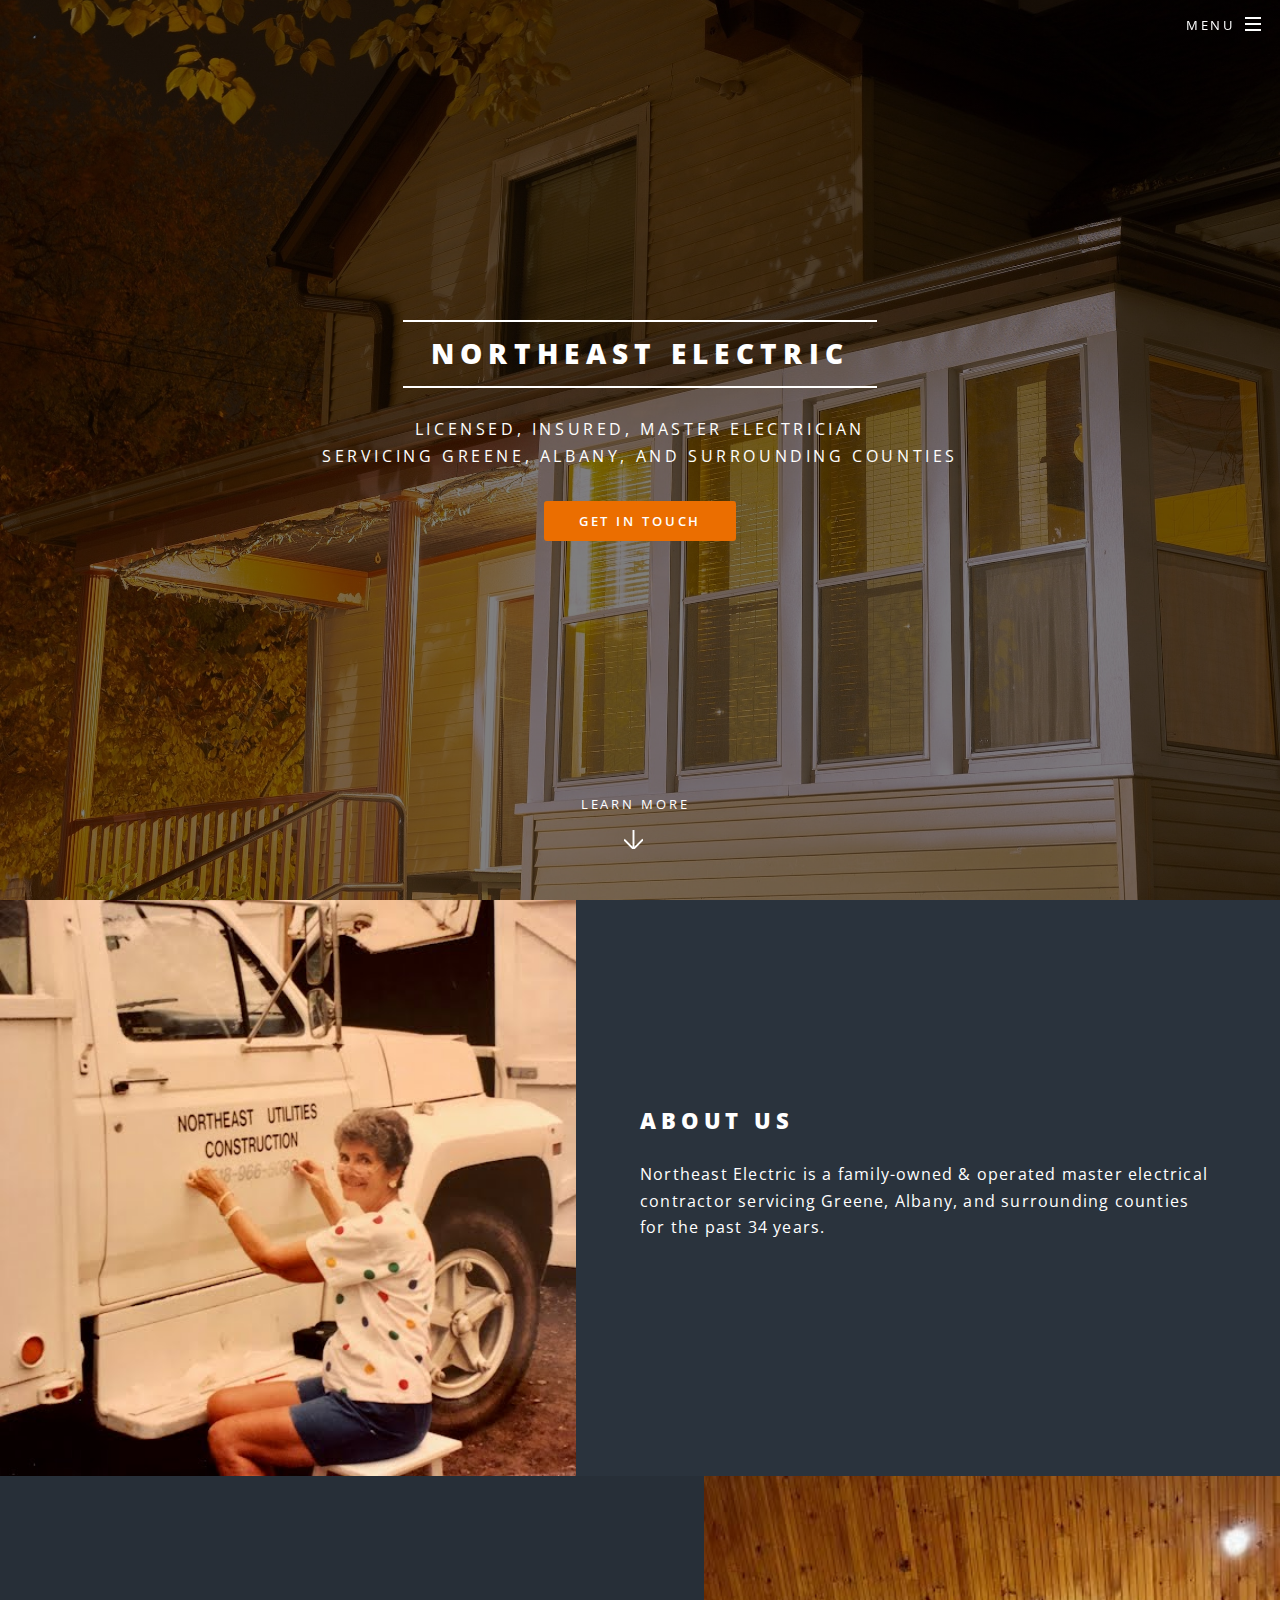
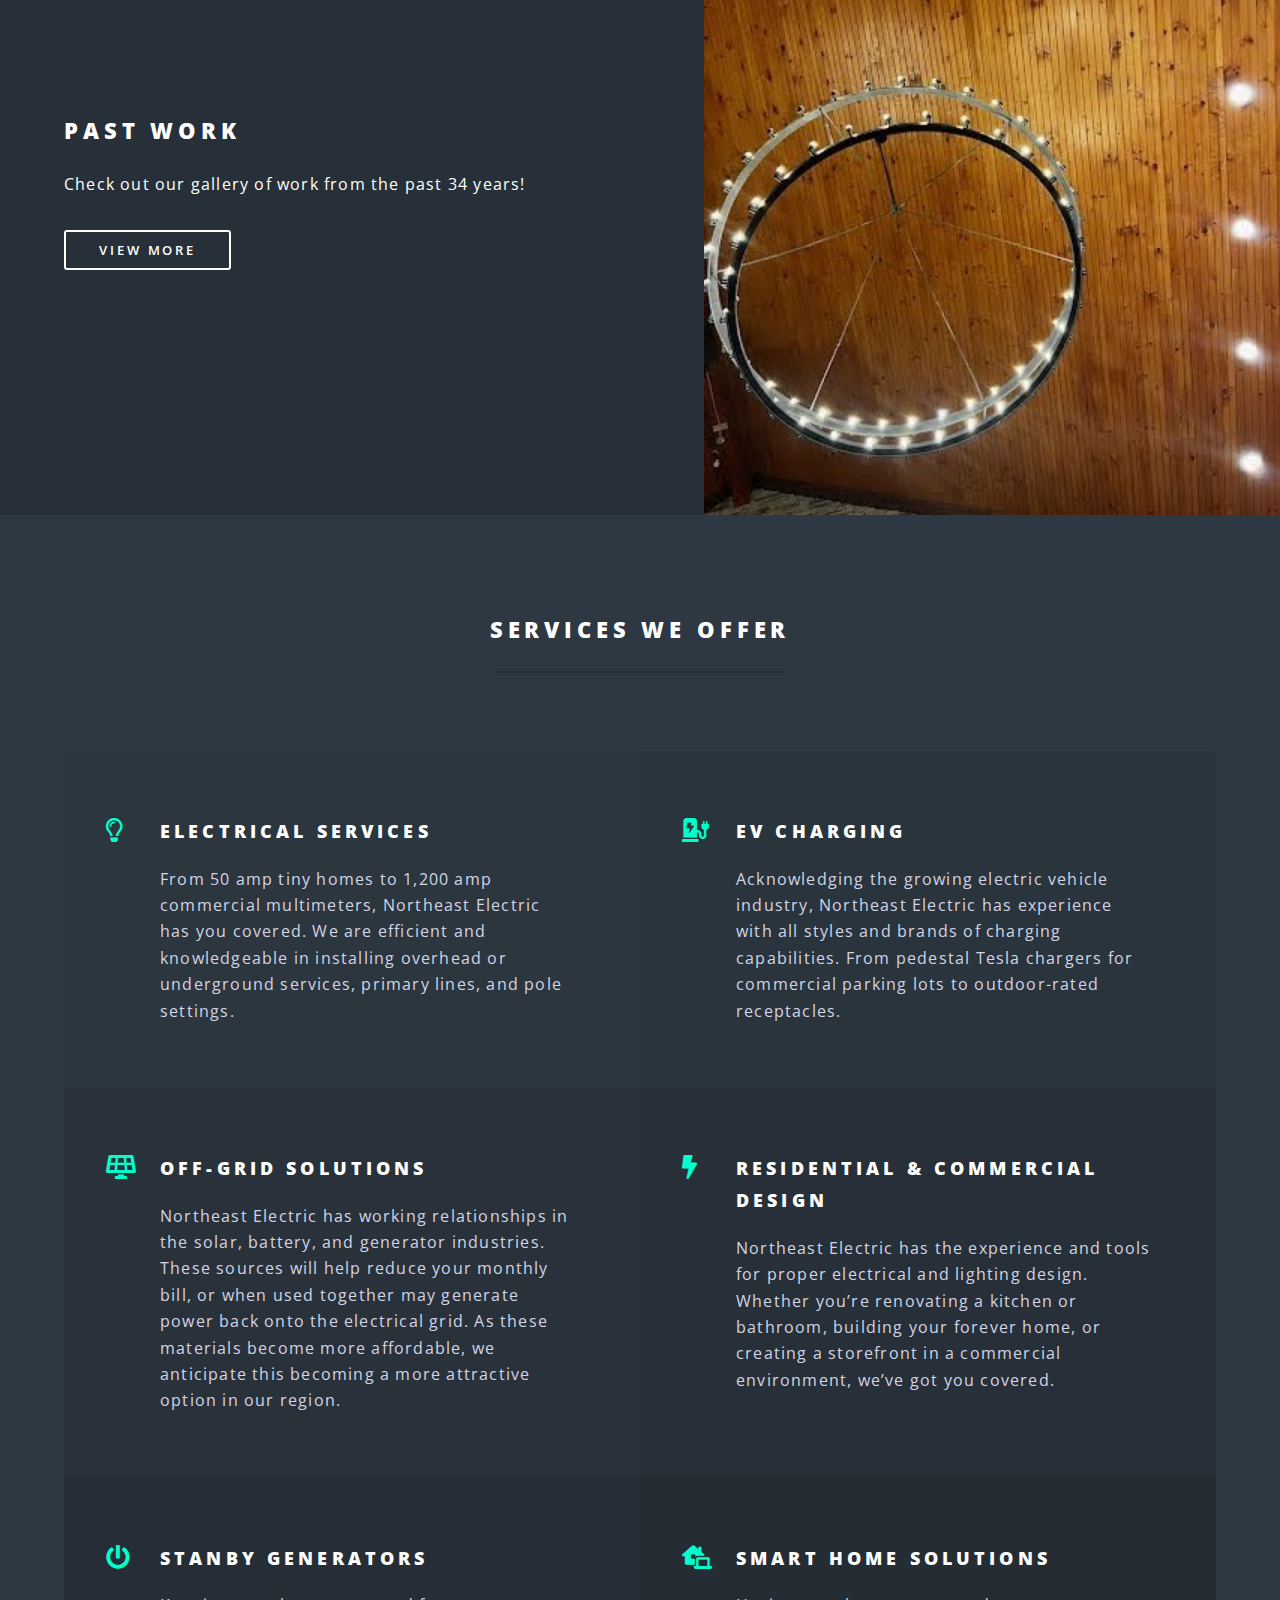
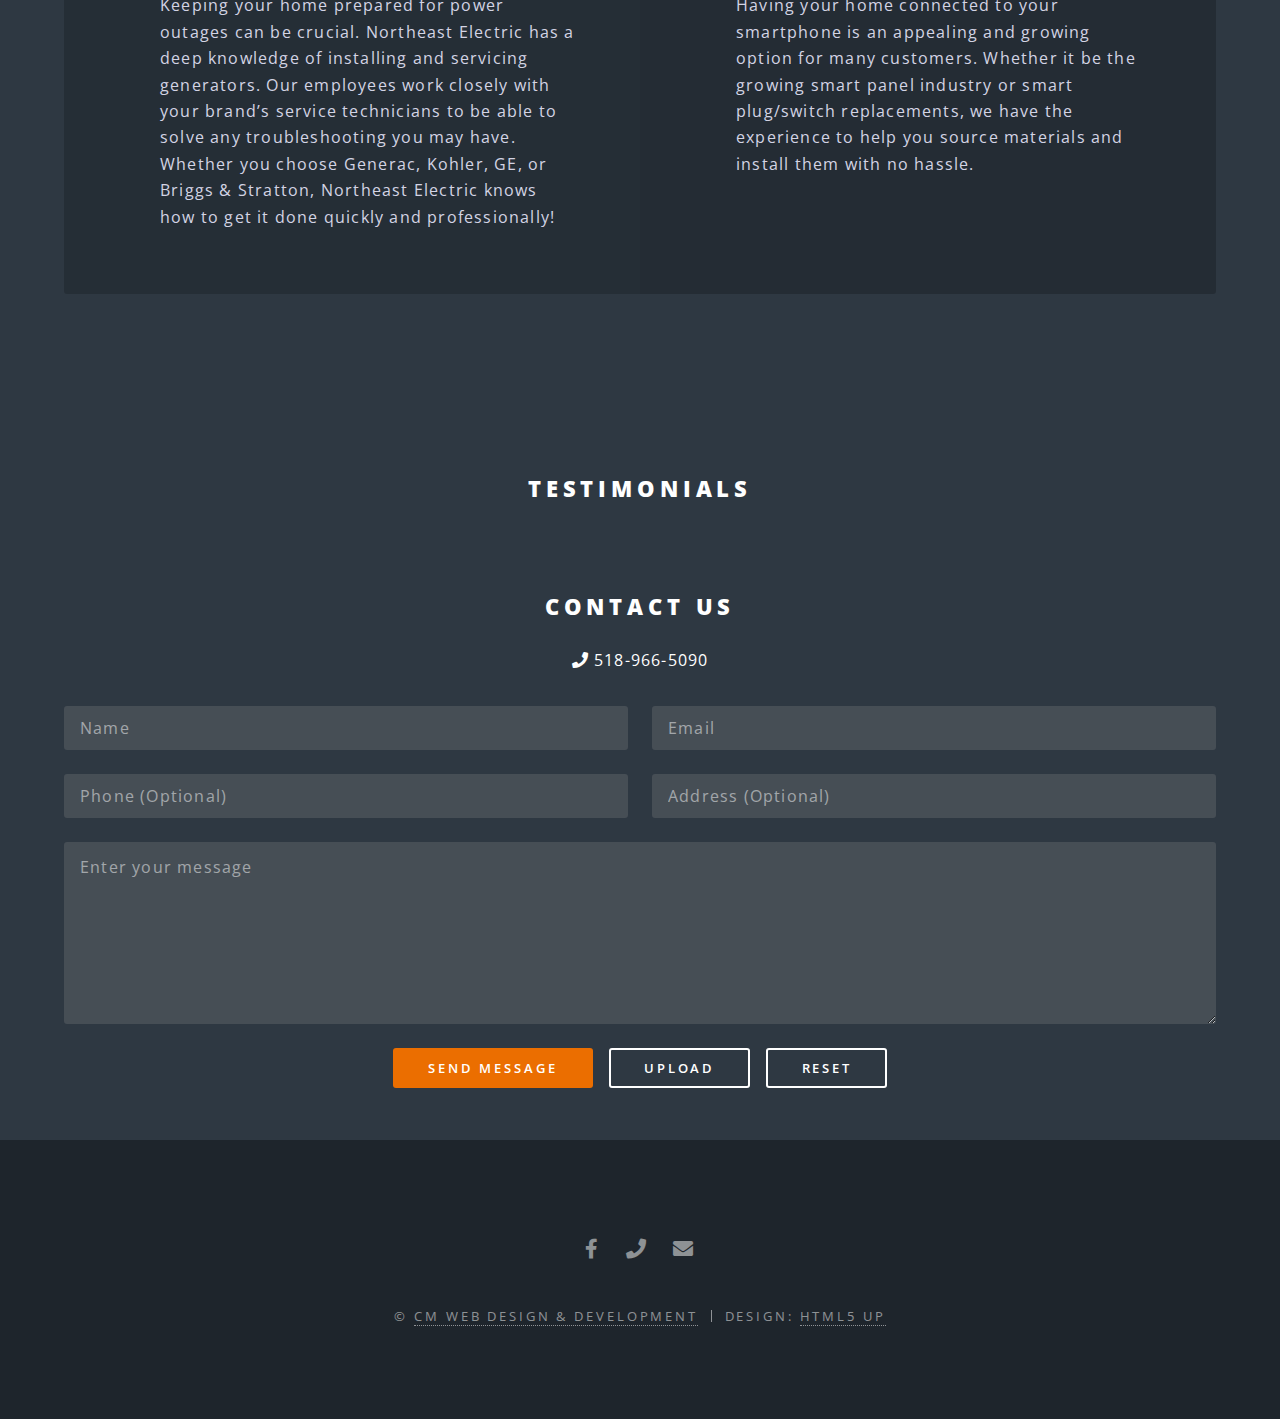
==== index.html @ d17f7d2a "uncomment & add content to services section" ====
<!DOCTYPE HTML>
<html>
	<head>
		<title>Northeast Electric</title>
		<meta charset="utf-8" />
		<meta name="viewport" content="width=device-width, initial-scale=1, user-scalable=no" />
		<link rel="stylesheet" href="assets/css/main.css" />
		<noscript><link rel="stylesheet" href="assets/css/noscript.css" /></noscript>
	</head>
	<body class="landing is-preload">

		<div id="page-wrapper">

				<header id="header" class="alt">
					<h1><a href="index.html">Northeast Electric</a></h1>
					<nav id="nav">
						<ul>
							<li class="special">
								<a href="#menu" class="menuToggle"><span>Menu</span></a>
								<div id="menu">
									<ul>
										<li><a href="index.html">Home</a></li>
										<li><a href="index.html#two">About</a></li>
										<!-- <li><a href="index.html#three">Services</a></li> -->
										<li><a href="past-work.html">Past Work</a></li>
										<li><a href="#contact">Contact Us</a></li>
									</ul>
								</div>
							</li>
						</ul>
					</nav>
				</header>

				<section id="banner">
					<div class="inner">
						<h2>Northeast Electric</h2>
						<p>Licensed, Insured, Master Electrician<br /> 
						servicing Greene, Albany, and surrounding counties</p>
						<ul class="actions special">
							<li><a href="#contact" class="button primary scrolly">Get in Touch</a></li>
						</ul>
					</div>
					<a href="#two" class="more scrolly">Learn More</a>
				</section>

				<section id="two" class="wrapper alt style2">
					<section class="spotlight">
						<div class="image"><img src="images/nee-throwback.jpg" alt="Mrs. Pavilcin puts new lettering onto a company truck circa mid-90s" /></div><div class="content">
							<h2>About Us</h2>
							<p>Northeast Electric is a family-owned & operated master electrical contractor servicing Greene, Albany, and surrounding counties for the past 34 years.</p>
							<ul class="actions">
								<!-- <li><a href="#" class="button">Learn more</a></li> -->
							</ul>
						</div>
					</section>
					<section class="spotlight">
						<div class="image"><img src="images/nee-pw1.jpg" alt="Worm's Eye view of a newly installed chandilier" /></div><div class="content">
							<h2>Past Work</h2>
							<p>Check out our gallery of work from the past 34 years!</p>
								<ul class="actions">
									<li><a href="past-work.html" class="button">View More</a></li>
								</ul>
						</div>
					</section>
				</section>

			<section id="three" class="wrapper style3 special">
					<div class="inner">
						<header class="major">
							<h2>Services we offer</h2>
							<!-- <p>We offer a wide range of services from residential & commercial electrical design to car chargers <br />
								and off-grid solutions. <a href="#contact">Get in touch</a> with us today to find out how we can help you!</p> -->
						</header>
						<ul class="features">
							<li class="icon fa-lightbulb">
								<h3>Electrical Services</h3>
								<p>From 50 amp tiny homes to 1,200 amp commercial multimeters, Northeast Electric has you covered. We are efficient and knowledgeable in installing overhead or underground services, primary lines, and pole settings.</p>
							</li>
							<li class="icon solid fa-charging-station">
								<h3>EV Charging</h3>
								<p>Acknowledging the growing electric vehicle industry, Northeast Electric has experience with all styles and brands of charging capabilities. From pedestal Tesla chargers for commercial parking lots to outdoor-rated receptacles.</p>
							</li>
							<li class="icon solid fa-solar-panel">
								<h3>Off-Grid Solutions</h3>
								<p>Northeast Electric has working relationships in the solar, battery, and generator industries. These sources will help reduce your monthly bill, or when used together may generate power back onto the electrical grid. As these materials become more affordable, we anticipate this becoming a more attractive option in our region.</p>
							</li>
							<li class="icon solid fa-bolt">
								<h3>Residential & Commercial Design</h3>
								<p>Northeast Electric has the experience and tools for proper electrical and lighting design. Whether you’re renovating a kitchen or bathroom, building your forever home, or creating a storefront in a commercial environment, we’ve got you covered.</p>
							</li>
							<li class="icon solid fa-power-off">
								<h3>Stanby Generators</h3>
								<p>Keeping your home prepared for power outages can be crucial. Northeast Electric has a deep knowledge of installing and servicing generators. Our employees work closely with your brand’s service technicians to be able to solve any troubleshooting you may have. Whether you choose Generac, Kohler, GE, or Briggs & Stratton, Northeast Electric knows how to get it done quickly and professionally!</p>
							</li>								
							<li class="icon solid fa-laptop-house">
								<h3>Smart Home Solutions</h3>
								<p>Having your home connected to your smartphone is an appealing and growing option for many customers. Whether it be the growing smart panel industry or smart plug/switch replacements, we have the experience to help you source materials and install them with no hassle.</p>
							</li>
						</ul>
					</div>
				</section>

				<div id="testimonials">
					<h2>Testimonials</h2>
					<div class='sk-ww-google-reviews' data-embed-id='103696'></div>		
				</div>

				<section id="contact">
					<h2>Contact Us</h2>
					<p>
						<a href="tel:5189665090" class="icon solid fa-phone"> 518-966-5090</a>
					</p>
					<form method="post" action="https://formsubmit.co/general@northeastelectric.co" enctype="multipart/form-data">
						<div class="row gtr-uniform">
							<input type="hidden" name="_subject" value="New submission!">
							<input type="hidden" name="_cc" value="will@northeastelectric.co">
							<div class="col-6 col-12-xsmall">
								<input type="text" name="Name" id="name" value="" placeholder="Name" />
							</div>
							<div class="col-6 col-12-xsmall">
								<input type="email" name="Email" id="email" value="" placeholder="Email" />
							</div>
							<div class="col-6 col-12-xsmall">
								<input type="tel" name="Phone" id="phone" value="" placeholder="Phone (Optional)" />
							</div>
							<div class="col-6 col-12-xsmall">
								<input type="text" name="Address" id="address" value="" placeholder="Address (Optional)" />
							</div>
							<div class="col-12">
								<textarea name="Message" id="message" placeholder="Enter your message" rows="6"></textarea>
							</div>
							<div class="col-12">
								<ul class="actions">
									<li><input type="submit" value="Send Message" class="primary" /></li>
									<li>
										<label for="file" class="file">
										<input type="file" name="attachment" id="file" accept="image/png, image/jpeg" value="Attach File" class="inputfile">
									Upload</label>
									</li>
									<li><input type="reset" value="Reset" /></li>
								</ul>
							</div>
						</div>
					</form>
				</section>

				<footer id="footer">
					<ul class="icons">
						<li><a href="https://www.facebook.com/NEEpavlicin" class="icon brands fa-facebook-f"><span class="label">Facebook</span></a></li>
						<li><a href="tel:5189665090" class="icon solid fa-phone"><span class="label">Phone</span></a></li>
						<li><a href="mailto:general@northeastelectric.co" class="icon solid fa-envelope"><span class="label">Email</span></a></li>
					</ul>
					<ul class="copyright">
						<li>&copy; <a href="https://colemodelo.com">CM Web Design & Development</a></li><li>Design: <a href="http://html5up.net">HTML5 UP</a></li>
					</ul>
				</footer>

			</div>
		<script src='https://widgets.sociablekit.com/google-reviews/widget.js' async defer></script>
		<script src="assets/js/jquery.min.js"></script>
		<script src="assets/js/jquery.scrollex.min.js"></script>
		<script src="assets/js/jquery.scrolly.min.js"></script>
		<script src="assets/js/browser.min.js"></script>
		<script src="assets/js/breakpoints.min.js"></script>
		<script src="assets/js/util.js"></script>
		<script src="assets/js/main.js"></script>

	</body>
</html>
---- assets/css/main.css ----
@import url(fontawesome-all.min.css);
@import url("https://fonts.googleapis.com/css?family=Open+Sans:400,400italic,600,600italic,800,800italic");

/*
	Spectral by HTML5 UP
	html5up.net | @ajlkn
	Free for personal and commercial use under the CCA 3.0 license (html5up.net/license)
*/

html, body, div, span, applet, object,
iframe, h1, h2, h3, h4, h5, h6, p, blockquote,
pre, a, abbr, acronym, address, big, cite,
code, del, dfn, em, img, ins, kbd, q, s, samp,
small, strike, strong, sub, sup, tt, var, b,
u, i, center, dl, dt, dd, ol, ul, li, fieldset,
form, label, legend, table, caption, tbody,
tfoot, thead, tr, th, td, article, aside,
canvas, details, embed, figure, figcaption,
footer, header, hgroup, menu, nav, output, ruby,
section, summary, time, mark, audio, video {
	margin: 0;
	padding: 0;
	border: 0;
	font-size: 100%;
	font: inherit;
	vertical-align: baseline;}

article, aside, details, figcaption, figure,
footer, header, hgroup, menu, nav, section {
	display: block;}

body {
	line-height: 1;
}

ol, ul {
	list-style: none;
}

blockquote, q {
	quotes: none;
}

	blockquote:before, blockquote:after, q:before, q:after {
		content: '';
		content: none;
	}

table {
	border-collapse: collapse;
	border-spacing: 0;
}

body {
	-webkit-text-size-adjust: none;
}

mark {
	background-color: transparent;
	color: inherit;
}

input::-moz-focus-inner {
	border: 0;
	padding: 0;
}

input, select, textarea {
	-moz-appearance: none;
	-webkit-appearance: none;
	-ms-appearance: none;
	appearance: none;
}

/* Basic */

	@-ms-viewport {
		width: device-width;
	}

	html {
		box-sizing: border-box;
	}

	*, *:before, *:after {
		box-sizing: inherit;
	}

	body {
		background: #2e3842;
	}

		body.is-preload *, body.is-preload *:before, body.is-preload *:after {
			-moz-animation: none !important;
			-webkit-animation: none !important;
			-ms-animation: none !important;
			animation: none !important;
			-moz-transition: none !important;
			-webkit-transition: none !important;
			-ms-transition: none !important;
			transition: none !important;
		}

	body, input, select, textarea {
		color: #fff;
		font-family: "Open Sans", Helvetica, sans-serif;
		font-size: 15pt;
		font-weight: 400;
		letter-spacing: 0.075em;
		line-height: 1.65em;
	}

		@media screen and (max-width: 1680px) {

			body, input, select, textarea {
				font-size: 13pt;
			}

		}

		@media screen and (max-width: 1280px) {

			body, input, select, textarea {
				font-size: 12pt;
			}

		}

		@media screen and (max-width: 736px) {

			body, input, select, textarea {
				font-size: 11pt;
				letter-spacing: 0.0375em;
			}

		}

	a {
		-moz-transition: color 0.2s ease, border-bottom-color 0.2s ease;
		-webkit-transition: color 0.2s ease, border-bottom-color 0.2s ease;
		-ms-transition: color 0.2s ease, border-bottom-color 0.2s ease;
		transition: color 0.2s ease, border-bottom-color 0.2s ease;
		border-bottom: dotted 1px;
		color: inherit;
		text-decoration: none;
	}

		a:hover {
			border-bottom-color: transparent;
		}

	strong, b {
		color: #fff;
		font-weight: 600;
	}

	em, i {
		font-style: italic;
	}

	p {
		margin: 0 0 2em 0;
	}

	h1, h2, h3, h4, h5, h6 {
		color: #fff;
		font-weight: 800;
		letter-spacing: 0.225em;
		line-height: 1em;
		margin: 0 0 1em 0;
		text-transform: uppercase;
	}

		h1 a, h2 a, h3 a, h4 a, h5 a, h6 a {
			color: inherit;
			text-decoration: none;
		}

	h2 {
		font-size: 1.35em;
		line-height: 1.75em;
	}

		@media screen and (max-width: 736px) {

			h2 {
				font-size: 1.1em;
				line-height: 1.65em;
			}

		}

	h3 {
		font-size: 1.15em;
		line-height: 1.75em;
	}

		@media screen and (max-width: 736px) {

			h3 {
				font-size: 1em;
				line-height: 1.65em;
			}

		}

	h4 {
		font-size: 1em;
		line-height: 1.5em;
	}

	h5 {
		font-size: 0.8em;
		line-height: 1.5em;
	}

	h6 {
		font-size: 0.7em;
		line-height: 1.5em;
	}

	sub {
		font-size: 0.8em;
		position: relative;
		top: 0.5em;
	}

	sup {
		font-size: 0.8em;
		position: relative;
		top: -0.5em;
	}

	hr {
		border: 0;
		border-bottom: solid 2px #fff;
		margin: 3em 0;
	}

		hr.major {
			margin: 4.5em 0;
		}

	blockquote {
		border-left: solid 4px #fff;
		font-style: italic;
		margin: 0 0 2em 0;
		padding: 0.5em 0 0.5em 2em;
	}

	code {
		background: rgba(144, 144, 144, 0.25);
		border-radius: 3px;
		font-family: "Courier New", monospace;
		font-size: 0.9em;
		letter-spacing: 0;
		margin: 0 0.25em;
		padding: 0.25em 0.65em;
	}

	pre {
		-webkit-overflow-scrolling: touch;
		font-family: "Courier New", monospace;
		font-size: 0.9em;
		margin: 0 0 2em 0;
	}

		pre code {
			display: block;
			line-height: 1.75em;
			padding: 1em 1.5em;
			overflow-x: auto;
		}

	.align-left {
		text-align: left;
	}

	.align-center {
		text-align: center;
	}

	.align-right {
		text-align: right;
	}

/* Row */

	.row {
		display: flex;
		flex-wrap: wrap;
		box-sizing: border-box;
		align-items: stretch;
	}

		.row > * {
			box-sizing: border-box;
		}

		.row.gtr-uniform > * > :last-child {
			margin-bottom: 0;
		}

		.row.aln-left {
			justify-content: flex-start;
		}

		.row.aln-center {
			justify-content: center;
		}

		.row.aln-right {
			justify-content: flex-end;
		}

		.row.aln-top {
			align-items: flex-start;
		}

		.row.aln-middle {
			align-items: center;
		}

		.row.aln-bottom {
			align-items: flex-end;
		}

		.row > .imp {
			order: -1;
		}

		.row > .col-1 {
			width: 8.33333%;
		}

		.row > .off-1 {
			margin-left: 8.33333%;
		}

		.row > .col-2 {
			width: 16.66667%;
		}

		.row > .off-2 {
			margin-left: 16.66667%;
		}

		.row > .col-3 {
			width: 25%;
		}

		.row > .off-3 {
			margin-left: 25%;
		}

		.row > .col-4 {
			width: 33.33333%;
		}

		.row > .off-4 {
			margin-left: 33.33333%;
		}

		.row > .col-5 {
			width: 41.66667%;
		}

		.row > .off-5 {
			margin-left: 41.66667%;
		}

		.row > .col-6 {
			width: 50%;
		}

		.row > .off-6 {
			margin-left: 50%;
		}

		.row > .col-7 {
			width: 58.33333%;
		}

		.row > .off-7 {
			margin-left: 58.33333%;
		}

		.row > .col-8 {
			width: 66.66667%;
		}

		.row > .off-8 {
			margin-left: 66.66667%;
		}

		.row > .col-9 {
			width: 75%;
		}

		.row > .off-9 {
			margin-left: 75%;
		}

		.row > .col-10 {
			width: 83.33333%;
		}

		.row > .off-10 {
			margin-left: 83.33333%;
		}

		.row > .col-11 {
			width: 91.66667%;
		}

		.row > .off-11 {
			margin-left: 91.66667%;
		}

		.row > .col-12 {
			width: 100%;
		}

		.row > .off-12 {
			margin-left: 100%;
		}

		.row.gtr-0 {
			margin-top: 0;
			margin-left: 0em;
		}

			.row.gtr-0 > * {
				padding: 0 0 0 0em;
			}

			.row.gtr-0.gtr-uniform {
				margin-top: 0em;
			}

				.row.gtr-0.gtr-uniform > * {
					padding-top: 0em;
				}

		.row.gtr-25 {
			margin-top: 0;
			margin-left: -0.375em;
		}

			.row.gtr-25 > * {
				padding: 0 0 0 0.375em;
			}

			.row.gtr-25.gtr-uniform {
				margin-top: -0.375em;
			}

				.row.gtr-25.gtr-uniform > * {
					padding-top: 0.375em;
				}

		.row.gtr-50 {
			margin-top: 0;
			margin-left: -0.75em;
		}

			.row.gtr-50 > * {
				padding: 0 0 0 0.75em;
			}

			.row.gtr-50.gtr-uniform {
				margin-top: -0.75em;
			}

				.row.gtr-50.gtr-uniform > * {
					padding-top: 0.75em;
				}

		.row {
			margin-top: 0;
			margin-left: -1.5em;
		}

			.row > * {
				padding: 0 0 0 1.5em;
			}

			.row.gtr-uniform {
				margin-top: -1.5em;
			}

				.row.gtr-uniform > * {
					padding-top: 1.5em;
				}

		.row.gtr-150 {
			margin-top: 0;
			margin-left: -2.25em;
		}

			.row.gtr-150 > * {
				padding: 0 0 0 2.25em;
			}

			.row.gtr-150.gtr-uniform {
				margin-top: -2.25em;
			}

				.row.gtr-150.gtr-uniform > * {
					padding-top: 2.25em;
				}

		.row.gtr-200 {
			margin-top: 0;
			margin-left: -3em;
		}

			.row.gtr-200 > * {
				padding: 0 0 0 3em;
			}

			.row.gtr-200.gtr-uniform {
				margin-top: -3em;
			}

				.row.gtr-200.gtr-uniform > * {
					padding-top: 3em;
				}

		@media screen and (max-width: 1680px) {

			.row {
				display: flex;
				flex-wrap: wrap;
				box-sizing: border-box;
				align-items: stretch;
			}

				.row > * {
					box-sizing: border-box;
				}

				.row.gtr-uniform > * > :last-child {
					margin-bottom: 0;
				}

				.row.aln-left {
					justify-content: flex-start;
				}

				.row.aln-center {
					justify-content: center;
				}

				.row.aln-right {
					justify-content: flex-end;
				}

				.row.aln-top {
					align-items: flex-start;
				}

				.row.aln-middle {
					align-items: center;
				}

				.row.aln-bottom {
					align-items: flex-end;
				}

				.row > .imp-xlarge {
					order: -1;
				}

				.row > .col-1-xlarge {
					width: 8.33333%;
				}

				.row > .off-1-xlarge {
					margin-left: 8.33333%;
				}

				.row > .col-2-xlarge {
					width: 16.66667%;
				}

				.row > .off-2-xlarge {
					margin-left: 16.66667%;
				}

				.row > .col-3-xlarge {
					width: 25%;
				}

				.row > .off-3-xlarge {
					margin-left: 25%;
				}

				.row > .col-4-xlarge {
					width: 33.33333%;
				}

				.row > .off-4-xlarge {
					margin-left: 33.33333%;
				}

				.row > .col-5-xlarge {
					width: 41.66667%;
				}

				.row > .off-5-xlarge {
					margin-left: 41.66667%;
				}

				.row > .col-6-xlarge {
					width: 50%;
				}

				.row > .off-6-xlarge {
					margin-left: 50%;
				}

				.row > .col-7-xlarge {
					width: 58.33333%;
				}

				.row > .off-7-xlarge {
					margin-left: 58.33333%;
				}

				.row > .col-8-xlarge {
					width: 66.66667%;
				}

				.row > .off-8-xlarge {
					margin-left: 66.66667%;
				}

				.row > .col-9-xlarge {
					width: 75%;
				}

				.row > .off-9-xlarge {
					margin-left: 75%;
				}

				.row > .col-10-xlarge {
					width: 83.33333%;
				}

				.row > .off-10-xlarge {
					margin-left: 83.33333%;
				}

				.row > .col-11-xlarge {
					width: 91.66667%;
				}

				.row > .off-11-xlarge {
					margin-left: 91.66667%;
				}

				.row > .col-12-xlarge {
					width: 100%;
				}

				.row > .off-12-xlarge {
					margin-left: 100%;
				}

				.row.gtr-0 {
					margin-top: 0;
					margin-left: 0em;
				}

					.row.gtr-0 > * {
						padding: 0 0 0 0em;
					}

					.row.gtr-0.gtr-uniform {
						margin-top: 0em;
					}

						.row.gtr-0.gtr-uniform > * {
							padding-top: 0em;
						}

				.row.gtr-25 {
					margin-top: 0;
					margin-left: -0.375em;
				}

					.row.gtr-25 > * {
						padding: 0 0 0 0.375em;
					}

					.row.gtr-25.gtr-uniform {
						margin-top: -0.375em;
					}

						.row.gtr-25.gtr-uniform > * {
							padding-top: 0.375em;
						}

				.row.gtr-50 {
					margin-top: 0;
					margin-left: -0.75em;
				}

					.row.gtr-50 > * {
						padding: 0 0 0 0.75em;
					}

					.row.gtr-50.gtr-uniform {
						margin-top: -0.75em;
					}

						.row.gtr-50.gtr-uniform > * {
							padding-top: 0.75em;
						}

				.row {
					margin-top: 0;
					margin-left: -1.5em;
				}

					.row > * {
						padding: 0 0 0 1.5em;
					}

					.row.gtr-uniform {
						margin-top: -1.5em;
					}

						.row.gtr-uniform > * {
							padding-top: 1.5em;
						}

				.row.gtr-150 {
					margin-top: 0;
					margin-left: -2.25em;
				}

					.row.gtr-150 > * {
						padding: 0 0 0 2.25em;
					}

					.row.gtr-150.gtr-uniform {
						margin-top: -2.25em;
					}

						.row.gtr-150.gtr-uniform > * {
							padding-top: 2.25em;
						}

				.row.gtr-200 {
					margin-top: 0;
					margin-left: -3em;
				}

					.row.gtr-200 > * {
						padding: 0 0 0 3em;
					}

					.row.gtr-200.gtr-uniform {
						margin-top: -3em;
					}

						.row.gtr-200.gtr-uniform > * {
							padding-top: 3em;
						}

		}

		@media screen and (max-width: 1280px) {

			.row {
				display: flex;
				flex-wrap: wrap;
				box-sizing: border-box;
				align-items: stretch;
			}

				.row > * {
					box-sizing: border-box;
				}

				.row.gtr-uniform > * > :last-child {
					margin-bottom: 0;
				}

				.row.aln-left {
					justify-content: flex-start;
				}

				.row.aln-center {
					justify-content: center;
				}

				.row.aln-right {
					justify-content: flex-end;
				}

				.row.aln-top {
					align-items: flex-start;
				}

				.row.aln-middle {
					align-items: center;
				}

				.row.aln-bottom {
					align-items: flex-end;
				}

				.row > .imp-large {
					order: -1;
				}

				.row > .col-1-large {
					width: 8.33333%;
				}

				.row > .off-1-large {
					margin-left: 8.33333%;
				}

				.row > .col-2-large {
					width: 16.66667%;
				}

				.row > .off-2-large {
					margin-left: 16.66667%;
				}

				.row > .col-3-large {
					width: 25%;
				}

				.row > .off-3-large {
					margin-left: 25%;
				}

				.row > .col-4-large {
					width: 33.33333%;
				}

				.row > .off-4-large {
					margin-left: 33.33333%;
				}

				.row > .col-5-large {
					width: 41.66667%;
				}

				.row > .off-5-large {
					margin-left: 41.66667%;
				}

				.row > .col-6-large {
					width: 50%;
				}

				.row > .off-6-large {
					margin-left: 50%;
				}

				.row > .col-7-large {
					width: 58.33333%;
				}

				.row > .off-7-large {
					margin-left: 58.33333%;
				}

				.row > .col-8-large {
					width: 66.66667%;
				}

				.row > .off-8-large {
					margin-left: 66.66667%;
				}

				.row > .col-9-large {
					width: 75%;
				}

				.row > .off-9-large {
					margin-left: 75%;
				}

				.row > .col-10-large {
					width: 83.33333%;
				}

				.row > .off-10-large {
					margin-left: 83.33333%;
				}

				.row > .col-11-large {
					width: 91.66667%;
				}

				.row > .off-11-large {
					margin-left: 91.66667%;
				}

				.row > .col-12-large {
					width: 100%;
				}

				.row > .off-12-large {
					margin-left: 100%;
				}

				.row.gtr-0 {
					margin-top: 0;
					margin-left: 0em;
				}

					.row.gtr-0 > * {
						padding: 0 0 0 0em;
					}

					.row.gtr-0.gtr-uniform {
						margin-top: 0em;
					}

						.row.gtr-0.gtr-uniform > * {
							padding-top: 0em;
						}

				.row.gtr-25 {
					margin-top: 0;
					margin-left: -0.375em;
				}

					.row.gtr-25 > * {
						padding: 0 0 0 0.375em;
					}

					.row.gtr-25.gtr-uniform {
						margin-top: -0.375em;
					}

						.row.gtr-25.gtr-uniform > * {
							padding-top: 0.375em;
						}

				.row.gtr-50 {
					margin-top: 0;
					margin-left: -0.75em;
				}

					.row.gtr-50 > * {
						padding: 0 0 0 0.75em;
					}

					.row.gtr-50.gtr-uniform {
						margin-top: -0.75em;
					}

						.row.gtr-50.gtr-uniform > * {
							padding-top: 0.75em;
						}

				.row {
					margin-top: 0;
					margin-left: -1.5em;
				}

					.row > * {
						padding: 0 0 0 1.5em;
					}

					.row.gtr-uniform {
						margin-top: -1.5em;
					}

						.row.gtr-uniform > * {
							padding-top: 1.5em;
						}

				.row.gtr-150 {
					margin-top: 0;
					margin-left: -2.25em;
				}

					.row.gtr-150 > * {
						padding: 0 0 0 2.25em;
					}

					.row.gtr-150.gtr-uniform {
						margin-top: -2.25em;
					}

						.row.gtr-150.gtr-uniform > * {
							padding-top: 2.25em;
						}

				.row.gtr-200 {
					margin-top: 0;
					margin-left: -3em;
				}

					.row.gtr-200 > * {
						padding: 0 0 0 3em;
					}

					.row.gtr-200.gtr-uniform {
						margin-top: -3em;
					}

						.row.gtr-200.gtr-uniform > * {
							padding-top: 3em;
						}

		}

		@media screen and (max-width: 980px) {

			.row {
				display: flex;
				flex-wrap: wrap;
				box-sizing: border-box;
				align-items: stretch;
			}

				.row > * {
					box-sizing: border-box;
				}

				.row.gtr-uniform > * > :last-child {
					margin-bottom: 0;
				}

				.row.aln-left {
					justify-content: flex-start;
				}

				.row.aln-center {
					justify-content: center;
				}

				.row.aln-right {
					justify-content: flex-end;
				}

				.row.aln-top {
					align-items: flex-start;
				}

				.row.aln-middle {
					align-items: center;
				}

				.row.aln-bottom {
					align-items: flex-end;
				}

				.row > .imp-medium {
					order: -1;
				}

				.row > .col-1-medium {
					width: 8.33333%;
				}

				.row > .off-1-medium {
					margin-left: 8.33333%;
				}

				.row > .col-2-medium {
					width: 16.66667%;
				}

				.row > .off-2-medium {
					margin-left: 16.66667%;
				}

				.row > .col-3-medium {
					width: 25%;
				}

				.row > .off-3-medium {
					margin-left: 25%;
				}

				.row > .col-4-medium {
					width: 33.33333%;
				}

				.row > .off-4-medium {
					margin-left: 33.33333%;
				}

				.row > .col-5-medium {
					width: 41.66667%;
				}

				.row > .off-5-medium {
					margin-left: 41.66667%;
				}

				.row > .col-6-medium {
					width: 50%;
				}

				.row > .off-6-medium {
					margin-left: 50%;
				}

				.row > .col-7-medium {
					width: 58.33333%;
				}

				.row > .off-7-medium {
					margin-left: 58.33333%;
				}

				.row > .col-8-medium {
					width: 66.66667%;
				}

				.row > .off-8-medium {
					margin-left: 66.66667%;
				}

				.row > .col-9-medium {
					width: 75%;
				}

				.row > .off-9-medium {
					margin-left: 75%;
				}

				.row > .col-10-medium {
					width: 83.33333%;
				}

				.row > .off-10-medium {
					margin-left: 83.33333%;
				}

				.row > .col-11-medium {
					width: 91.66667%;
				}

				.row > .off-11-medium {
					margin-left: 91.66667%;
				}

				.row > .col-12-medium {
					width: 100%;
				}

				.row > .off-12-medium {
					margin-left: 100%;
				}

				.row.gtr-0 {
					margin-top: 0;
					margin-left: 0em;
				}

					.row.gtr-0 > * {
						padding: 0 0 0 0em;
					}

					.row.gtr-0.gtr-uniform {
						margin-top: 0em;
					}

						.row.gtr-0.gtr-uniform > * {
							padding-top: 0em;
						}

				.row.gtr-25 {
					margin-top: 0;
					margin-left: -0.375em;
				}

					.row.gtr-25 > * {
						padding: 0 0 0 0.375em;
					}

					.row.gtr-25.gtr-uniform {
						margin-top: -0.375em;
					}

						.row.gtr-25.gtr-uniform > * {
							padding-top: 0.375em;
						}

				.row.gtr-50 {
					margin-top: 0;
					margin-left: -0.75em;
				}

					.row.gtr-50 > * {
						padding: 0 0 0 0.75em;
					}

					.row.gtr-50.gtr-uniform {
						margin-top: -0.75em;
					}

						.row.gtr-50.gtr-uniform > * {
							padding-top: 0.75em;
						}

				.row {
					margin-top: 0;
					margin-left: -1.5em;
				}

					.row > * {
						padding: 0 0 0 1.5em;
					}

					.row.gtr-uniform {
						margin-top: -1.5em;
					}

						.row.gtr-uniform > * {
							padding-top: 1.5em;
						}

				.row.gtr-150 {
					margin-top: 0;
					margin-left: -2.25em;
				}

					.row.gtr-150 > * {
						padding: 0 0 0 2.25em;
					}

					.row.gtr-150.gtr-uniform {
						margin-top: -2.25em;
					}

						.row.gtr-150.gtr-uniform > * {
							padding-top: 2.25em;
						}

				.row.gtr-200 {
					margin-top: 0;
					margin-left: -3em;
				}

					.row.gtr-200 > * {
						padding: 0 0 0 3em;
					}

					.row.gtr-200.gtr-uniform {
						margin-top: -3em;
					}

						.row.gtr-200.gtr-uniform > * {
							padding-top: 3em;
						}

		}

		@media screen and (max-width: 736px) {

			.row {
				display: flex;
				flex-wrap: wrap;
				box-sizing: border-box;
				align-items: stretch;
			}

				.row > * {
					box-sizing: border-box;
				}

				.row.gtr-uniform > * > :last-child {
					margin-bottom: 0;
				}

				.row.aln-left {
					justify-content: flex-start;
				}

				.row.aln-center {
					justify-content: center;
				}

				.row.aln-right {
					justify-content: flex-end;
				}

				.row.aln-top {
					align-items: flex-start;
				}

				.row.aln-middle {
					align-items: center;
				}

				.row.aln-bottom {
					align-items: flex-end;
				}

				.row > .imp-small {
					order: -1;
				}

				.row > .col-1-small {
					width: 8.33333%;
				}

				.row > .off-1-small {
					margin-left: 8.33333%;
				}

				.row > .col-2-small {
					width: 16.66667%;
				}

				.row > .off-2-small {
					margin-left: 16.66667%;
				}

				.row > .col-3-small {
					width: 25%;
				}

				.row > .off-3-small {
					margin-left: 25%;
				}

				.row > .col-4-small {
					width: 33.33333%;
				}

				.row > .off-4-small {
					margin-left: 33.33333%;
				}

				.row > .col-5-small {
					width: 41.66667%;
				}

				.row > .off-5-small {
					margin-left: 41.66667%;
				}

				.row > .col-6-small {
					width: 50%;
				}

				.row > .off-6-small {
					margin-left: 50%;
				}

				.row > .col-7-small {
					width: 58.33333%;
				}

				.row > .off-7-small {
					margin-left: 58.33333%;
				}

				.row > .col-8-small {
					width: 66.66667%;
				}

				.row > .off-8-small {
					margin-left: 66.66667%;
				}

				.row > .col-9-small {
					width: 75%;
				}

				.row > .off-9-small {
					margin-left: 75%;
				}

				.row > .col-10-small {
					width: 83.33333%;
				}

				.row > .off-10-small {
					margin-left: 83.33333%;
				}

				.row > .col-11-small {
					width: 91.66667%;
				}

				.row > .off-11-small {
					margin-left: 91.66667%;
				}

				.row > .col-12-small {
					width: 100%;
				}

				.row > .off-12-small {
					margin-left: 100%;
				}

				.row.gtr-0 {
					margin-top: 0;
					margin-left: 0em;
				}

					.row.gtr-0 > * {
						padding: 0 0 0 0em;
					}

					.row.gtr-0.gtr-uniform {
						margin-top: 0em;
					}

						.row.gtr-0.gtr-uniform > * {
							padding-top: 0em;
						}

				.row.gtr-25 {
					margin-top: 0;
					margin-left: -0.375em;
				}

					.row.gtr-25 > * {
						padding: 0 0 0 0.375em;
					}

					.row.gtr-25.gtr-uniform {
						margin-top: -0.375em;
					}

						.row.gtr-25.gtr-uniform > * {
							padding-top: 0.375em;
						}

				.row.gtr-50 {
					margin-top: 0;
					margin-left: -0.75em;
				}

					.row.gtr-50 > * {
						padding: 0 0 0 0.75em;
					}

					.row.gtr-50.gtr-uniform {
						margin-top: -0.75em;
					}

						.row.gtr-50.gtr-uniform > * {
							padding-top: 0.75em;
						}

				.row {
					margin-top: 0;
					margin-left: -1.5em;
				}

					.row > * {
						padding: 0 0 0 1.5em;
					}

					.row.gtr-uniform {
						margin-top: -1.5em;
					}

						.row.gtr-uniform > * {
							padding-top: 1.5em;
						}

				.row.gtr-150 {
					margin-top: 0;
					margin-left: -2.25em;
				}

					.row.gtr-150 > * {
						padding: 0 0 0 2.25em;
					}

					.row.gtr-150.gtr-uniform {
						margin-top: -2.25em;
					}

						.row.gtr-150.gtr-uniform > * {
							padding-top: 2.25em;
						}

				.row.gtr-200 {
					margin-top: 0;
					margin-left: -3em;
				}

					.row.gtr-200 > * {
						padding: 0 0 0 3em;
					}

					.row.gtr-200.gtr-uniform {
						margin-top: -3em;
					}

						.row.gtr-200.gtr-uniform > * {
							padding-top: 3em;
						}

		}

		@media screen and (max-width: 480px) {

			.row {
				display: flex;
				flex-wrap: wrap;
				box-sizing: border-box;
				align-items: stretch;
			}

				.row > * {
					box-sizing: border-box;
				}

				.row.gtr-uniform > * > :last-child {
					margin-bottom: 0;
				}

				.row.aln-left {
					justify-content: flex-start;
				}

				.row.aln-center {
					justify-content: center;
				}

				.row.aln-right {
					justify-content: flex-end;
				}

				.row.aln-top {
					align-items: flex-start;
				}

				.row.aln-middle {
					align-items: center;
				}

				.row.aln-bottom {
					align-items: flex-end;
				}

				.row > .imp-xsmall {
					order: -1;
				}

				.row > .col-1-xsmall {
					width: 8.33333%;
				}

				.row > .off-1-xsmall {
					margin-left: 8.33333%;
				}

				.row > .col-2-xsmall {
					width: 16.66667%;
				}

				.row > .off-2-xsmall {
					margin-left: 16.66667%;
				}

				.row > .col-3-xsmall {
					width: 25%;
				}

				.row > .off-3-xsmall {
					margin-left: 25%;
				}

				.row > .col-4-xsmall {
					width: 33.33333%;
				}

				.row > .off-4-xsmall {
					margin-left: 33.33333%;
				}

				.row > .col-5-xsmall {
					width: 41.66667%;
				}

				.row > .off-5-xsmall {
					margin-left: 41.66667%;
				}

				.row > .col-6-xsmall {
					width: 50%;
				}

				.row > .off-6-xsmall {
					margin-left: 50%;
				}

				.row > .col-7-xsmall {
					width: 58.33333%;
				}

				.row > .off-7-xsmall {
					margin-left: 58.33333%;
				}

				.row > .col-8-xsmall {
					width: 66.66667%;
				}

				.row > .off-8-xsmall {
					margin-left: 66.66667%;
				}

				.row > .col-9-xsmall {
					width: 75%;
				}

				.row > .off-9-xsmall {
					margin-left: 75%;
				}

				.row > .col-10-xsmall {
					width: 83.33333%;
				}

				.row > .off-10-xsmall {
					margin-left: 83.33333%;
				}

				.row > .col-11-xsmall {
					width: 91.66667%;
				}

				.row > .off-11-xsmall {
					margin-left: 91.66667%;
				}

				.row > .col-12-xsmall {
					width: 100%;
				}

				.row > .off-12-xsmall {
					margin-left: 100%;
				}

				.row.gtr-0 {
					margin-top: 0;
					margin-left: 0em;
				}

					.row.gtr-0 > * {
						padding: 0 0 0 0em;
					}

					.row.gtr-0.gtr-uniform {
						margin-top: 0em;
					}

						.row.gtr-0.gtr-uniform > * {
							padding-top: 0em;
						}

				.row.gtr-25 {
					margin-top: 0;
					margin-left: -0.375em;
				}

					.row.gtr-25 > * {
						padding: 0 0 0 0.375em;
					}

					.row.gtr-25.gtr-uniform {
						margin-top: -0.375em;
					}

						.row.gtr-25.gtr-uniform > * {
							padding-top: 0.375em;
						}

				.row.gtr-50 {
					margin-top: 0;
					margin-left: -0.75em;
				}

					.row.gtr-50 > * {
						padding: 0 0 0 0.75em;
					}

					.row.gtr-50.gtr-uniform {
						margin-top: -0.75em;
					}

						.row.gtr-50.gtr-uniform > * {
							padding-top: 0.75em;
						}

				.row {
					margin-top: 0;
					margin-left: -1.5em;
				}

					.row > * {
						padding: 0 0 0 1.5em;
					}

					.row.gtr-uniform {
						margin-top: -1.5em;
					}

						.row.gtr-uniform > * {
							padding-top: 1.5em;
						}

				.row.gtr-150 {
					margin-top: 0;
					margin-left: -2.25em;
				}

					.row.gtr-150 > * {
						padding: 0 0 0 2.25em;
					}

					.row.gtr-150.gtr-uniform {
						margin-top: -2.25em;
					}

						.row.gtr-150.gtr-uniform > * {
							padding-top: 2.25em;
						}

				.row.gtr-200 {
					margin-top: 0;
					margin-left: -3em;
				}

					.row.gtr-200 > * {
						padding: 0 0 0 3em;
					}

					.row.gtr-200.gtr-uniform {
						margin-top: -3em;
					}

						.row.gtr-200.gtr-uniform > * {
							padding-top: 3em;
						}

		}

/* Section/Article */

	section.special, article.special {
		text-align: center;
	}

	header p {
		color: rgba(255, 255, 255, 0.5);
		position: relative;
		top: -0.25em;
	}

	header h3 + p {
		font-size: 1.1em;
	}

	header h4 + p,
	header h5 + p,
	header h6 + p {
		font-size: 0.9em;
	}

	header.major {
		margin: 0 0 3.5em 0;
	}

		header.major h2, header.major h3, header.major h4, header.major h5, header.major h6 {
			border-bottom: solid 2px #fff;
			display: inline-block;
			padding-bottom: 1em;
			position: relative;
		}

			header.major h2:after, header.major h3:after, header.major h4:after, header.major h5:after, header.major h6:after {
				content: '';
				display: block;
				height: 1px;
			}

		header.major p {
			color: #fff;
			top: 0;
		}

		@media screen and (max-width: 736px) {

			header.major {
				margin: 0 0 2em 0;
			}

		}

	@media screen and (max-width: 980px) {

		header br {
			display: none;
		}

	}

/* Form */

	form {
		margin: 0 0 2em 0;
	}

	label {
		color: #fff;
		display: block;
		font-size: 0.9em;
		font-weight: 600;
		margin: 0 0 1em 0;
	}

	input[type="text"],
	input[type="password"],
	input[type="email"],
	input[type="tel"],
	select,
	textarea {
		-moz-appearance: none;
		-webkit-appearance: none;
		-ms-appearance: none;
		appearance: none;
		background-color: rgba(144, 144, 144, 0.25);
		border-radius: 3px;
		border: none;
		color: inherit;
		display: block;
		outline: 0;
		padding: 0 1em;
		text-decoration: none;
		width: 100%;
	}

		input[type="text"]:invalid,
		input[type="password"]:invalid,
		input[type="email"]:invalid,
		input[type="tel"]:invalid,
		select:invalid,
		textarea:invalid {
			box-shadow: none;
		}

		input[type="text"]:focus,
		input[type="password"]:focus,
		input[type="email"]:focus,
		input[type="tel"]:focus,
		select:focus,
		textarea:focus {
			box-shadow: 0 0 0 2px #21b2a6;
		}

	select {
		background-size: 1.25em;
		background-repeat: no-repeat;
		background-position: calc(100% - 1em) center;
		height: 2.75em;
		padding-right: 2.75em;
		text-overflow: ellipsis;
	}

		select:focus::-ms-value {
			background-color: transparent;
		}

		select::-ms-expand {
			display: none;
		}

	input[type="text"],
	input[type="password"],
	input[type="email"],
	input[type="tel"],
	select {
		height: 2.75em;
	}

	textarea {
		padding: 0.75em 1em;
	}

	input[type="checkbox"],
	input[type="radio"] {
		-moz-appearance: none;
		-webkit-appearance: none;
		-ms-appearance: none;
		appearance: none;
		display: block;
		float: left;
		margin-right: -2em;
		opacity: 0;
		width: 1em;
		z-index: -1;
	}

		input[type="checkbox"] + label,
		input[type="radio"] + label {
			text-decoration: none;
			color: #fff;
			cursor: pointer;
			display: inline-block;
			font-size: 1em;
			font-weight: 400;
			padding-left: 2.4em;
			padding-right: 0.75em;
			position: relative;
		}

			input[type="checkbox"] + label:before,
			input[type="radio"] + label:before {
				-moz-osx-font-smoothing: grayscale;
				-webkit-font-smoothing: antialiased;
				display: inline-block;
				font-style: normal;
				font-variant: normal;
				text-rendering: auto;
				line-height: 1;
				text-transform: none !important;
				font-family: 'Font Awesome 5 Free';
				font-weight: 900;
			}

			input[type="checkbox"] + label:before,
			input[type="radio"] + label:before {
				background: rgba(144, 144, 144, 0.25);
				border-radius: 3px;
				content: '';
				display: inline-block;
				font-size: 0.8em;
				height: 2.0625em;
				left: 0;
				line-height: 2.0625em;
				position: absolute;
				text-align: center;
				top: 0;
				width: 2.0625em;
			}

		input[type="checkbox"]:checked + label:before,
		input[type="radio"]:checked + label:before {
			background: #2e3842;
			color: #fff;
			content: '\f00c';
		}

		input[type="checkbox"]:focus + label:before,
		input[type="radio"]:focus + label:before {
			box-shadow: 0 0 0 2px #21b2a6;
		}

	input[type="checkbox"] + label:before {
		border-radius: 3px;
	}

	input[type="radio"] + label:before {
		border-radius: 100%;
	}

	::-webkit-input-placeholder {
		color: rgba(255, 255, 255, 0.5) !important;
		opacity: 1.0;
	}

	:-moz-placeholder {
		color: rgba(255, 255, 255, 0.5) !important;
		opacity: 1.0;
	}

	::-moz-placeholder {
		color: rgba(255, 255, 255, 0.5) !important;
		opacity: 1.0;
	}

	:-ms-input-placeholder {
		color: rgba(255, 255, 255, 0.5) !important;
		opacity: 1.0;
	}

/* Box */

	.box {
		border-radius: 3px;
		border: solid 2px #fff;
		margin-bottom: 2em;
		padding: 1.5em;
	}

		.box > :last-child,
		.box > :last-child > :last-child,
		.box > :last-child > :last-child > :last-child {
			margin-bottom: 0;
		}

		.box.alt {
			border: 0;
			border-radius: 0;
			padding: 0;
		}

/* Icon */

	.icon {
		text-decoration: none;
		border-bottom: none;
		position: relative;
	}

		.icon:before {
			-moz-osx-font-smoothing: grayscale;
			-webkit-font-smoothing: antialiased;
			display: inline-block;
			font-style: normal;
			font-variant: normal;
			text-rendering: auto;
			line-height: 1;
			text-transform: none !important;
			font-family: 'Font Awesome 5 Free';
			font-weight: 400;
		}

		.icon > .label {
			display: none;
		}

		.icon:before {
			line-height: inherit;
		}

		.icon.solid:before {
			font-weight: 900;
		}

		.icon.brands:before {
			font-family: 'Font Awesome 5 Brands';
		}

		.icon.major {
			-moz-transform: rotate(-45deg);
			-webkit-transform: rotate(-45deg);
			-ms-transform: rotate(-45deg);
			transform: rotate(-45deg);
			border-radius: 3px;
			border: solid 2px #fff;
			display: inline-block;
			font-size: 1.35em;
			height: calc(3em + 2px);
			line-height: 3em;
			text-align: center;
			width: calc(3em + 2px);
		}

			.icon.major:before {
				-moz-transform: rotate(45deg);
				-webkit-transform: rotate(45deg);
				-ms-transform: rotate(45deg);
				transform: rotate(45deg);
				display: inline-block;
				font-size: 1.5em;
			}

			@media screen and (max-width: 736px) {

				.icon.major {
					font-size: 1em;
				}

			}

		.icon.style1 {
			color: #00ffcc;
		}

		.icon.style2 {
			color: #00f0ff;
		}

		.icon.style3 {
			color: #76ddff;
		}

/* Image */

	.image {
		border-radius: 3px;
		border: 0;
		display: inline-block;
		position: relative;
	}

		.image img {
			border-radius: 3px;
			display: block;
		}

		.image.left {
			float: left;
			margin: 0 2em 2em 0;
			top: 0.25em;
		}

		.image.right {
			float: right;
			margin: 0 0 2em 2em;
			top: 0.25em;
		}

		.image.left, .image.right {
			max-width: 40%;
		}

			.image.left img, .image.right img {
				width: 100%;
			}

		.image.fit {
			display: block;
			margin: 0;
			width: 100%;
		}

			.image.fit img {
				width: 100%;
				height: 23em;
			}

/* List */

	ol {
		list-style: decimal;
		margin: 0 0 2em 0;
		padding-left: 1.25em;
	}

		ol li {
			padding-left: 0.25em;
		}

	ul {
		list-style: disc;
		margin: 0 0 2em 0;
		padding-left: 1em;
	}

		ul li {
			padding-left: 0.5em;
		}

		ul.alt {
			list-style: none;
			padding-left: 0;
		}

			ul.alt li {
				border-top: solid 1px #fff;
				padding: 0.5em 0;
			}

				ul.alt li:first-child {
					border-top: 0;
					padding-top: 0;
				}

	dl {
		margin: 0 0 2em 0;
	}

/* Actions */

	ul.actions {
		display: -moz-flex;
		display: -webkit-flex;
		display: -ms-flex;
		display: flex;
		cursor: default;
		list-style: none;
		margin-left: -1em;
		padding-left: 0;
	}

		ul.actions li {
			padding: 0 0 0 1em;
			vertical-align: middle;
		}

		ul.actions.special {
			-moz-justify-content: center;
			-webkit-justify-content: center;
			-ms-justify-content: center;
			justify-content: center;
			width: 100%;
			margin-left: 0;
		}

			ul.actions.special li:first-child {
				padding-left: 0;
			}

		ul.actions.stacked {
			-moz-flex-direction: column;
			-webkit-flex-direction: column;
			-ms-flex-direction: column;
			flex-direction: column;
			margin-left: 0;
		}

			ul.actions.stacked li {
				padding: 1em 0 0 0;
			}

				ul.actions.stacked li:first-child {
					padding-top: 0;
				}

		ul.actions.fit {
			width: calc(100% + 1em);
		}

			ul.actions.fit li {
				-moz-flex-grow: 1;
				-webkit-flex-grow: 1;
				-ms-flex-grow: 1;
				flex-grow: 1;
				-moz-flex-shrink: 1;
				-webkit-flex-shrink: 1;
				-ms-flex-shrink: 1;
				flex-shrink: 1;
				width: 100%;
			}

				ul.actions.fit li > * {
					width: 100%;
				}

			ul.actions.fit.stacked {
				width: 100%;
			}

		@media screen and (max-width: 480px) {

			ul.actions:not(.fixed) {
				-moz-flex-direction: column;
				-webkit-flex-direction: column;
				-ms-flex-direction: column;
				flex-direction: column;
				margin-left: 0;
				width: 100% !important;
			}

				ul.actions:not(.fixed) li {
					-moz-flex-grow: 1;
					-webkit-flex-grow: 1;
					-ms-flex-grow: 1;
					flex-grow: 1;
					-moz-flex-shrink: 1;
					-webkit-flex-shrink: 1;
					-ms-flex-shrink: 1;
					flex-shrink: 1;
					padding: 1em 0 0 0;
					text-align: center;
					width: 100%;
				}

					ul.actions:not(.fixed) li > * {
						width: 100%;
					}

					ul.actions:not(.fixed) li:first-child {
						padding-top: 0;
					}

					ul.actions:not(.fixed) li input[type="submit"],
					ul.actions:not(.fixed) li input[type="reset"],
					ul.actions:not(.fixed) li input[type="button"],
					ul.actions:not(.fixed) li button,
					ul.actions:not(.fixed) li .button {
						width: 100%;
					}

						ul.actions:not(.fixed) li input[type="submit"].icon:before,
						ul.actions:not(.fixed) li input[type="reset"].icon:before,
						ul.actions:not(.fixed) li input[type="button"].icon:before,
						ul.actions:not(.fixed) li button.icon:before,
						ul.actions:not(.fixed) li .button.icon:before {
							margin-left: -0.5em;
						}

		}

/* Icons */

	ul.icons {
		cursor: default;
		list-style: none;
		padding-left: 0;
	}

		ul.icons li {
			display: inline-block;
			padding: 0 1em 0 0;
		}

			ul.icons li:last-child {
				padding-right: 0 !important;
			}

		ul.icons.major {
			padding: 1em 0;
		}

			ul.icons.major li {
				padding-right: 3.5em;
			}

				@media screen and (max-width: 736px) {

					ul.icons.major li {
						padding: 0 1em !important;
					}

				}

/* Table */

	.table-wrapper {
		-webkit-overflow-scrolling: touch;
		overflow-x: auto;
	}

	table {
		margin: 0 0 2em 0;
		width: 100%;
	}

		table tbody tr {
			border: solid 1px #fff;
			border-left: 0;
			border-right: 0;
		}

			table tbody tr:nth-child(2n + 1) {
				background-color: rgba(144, 144, 144, 0.25);
			}

		table td {
			padding: 0.75em 0.75em;
		}

		table th {
			color: #fff;
			font-size: 0.9em;
			font-weight: 600;
			padding: 0 0.75em 0.75em 0.75em;
			text-align: left;
		}

		table thead {
			border-bottom: solid 2px #fff;
		}

		table tfoot {
			border-top: solid 2px #fff;
		}

		table.alt {
			border-collapse: separate;
		}

			table.alt tbody tr td {
				border: solid 1px #fff;
				border-left-width: 0;
				border-top-width: 0;
			}

				table.alt tbody tr td:first-child {
					border-left-width: 1px;
				}

			table.alt tbody tr:first-child td {
				border-top-width: 1px;
			}

			table.alt thead {
				border-bottom: 0;
			}

			table.alt tfoot {
				border-top: 0;
			}

/* Button */
	/* input[type="file"] {
		visibility: hidden;
		cursor: pointer;
	} */
	
	input[type="submit"],
	input[type="reset"],
	input[type="button"],
	input[type="file"],
	button,
	.button {
		-moz-appearance: none;
		-webkit-appearance: none;
		-ms-appearance: none;
		appearance: none;
		-moz-transition: background-color 0.2s ease-in-out, color 0.2s ease-in-out;
		-webkit-transition: background-color 0.2s ease-in-out, color 0.2s ease-in-out;
		-ms-transition: background-color 0.2s ease-in-out, color 0.2s ease-in-out;
		transition: background-color 0.2s ease-in-out, color 0.2s ease-in-out;
		background-color: transparent;
		border-radius: 3px;
		border: 0;
		box-shadow: inset 0 0 0 2px #fff;
		color: #fff;
		cursor: pointer;
		display: inline-block;
		font-size: 0.8em;
		font-weight: 600;
		height: 3.125em;
		letter-spacing: 0.225em;
		line-height: 3.125em;
		max-width: 30em;
		padding: 0 2.75em;
		text-align: center;
		text-decoration: none;
		text-transform: uppercase;
		white-space: nowrap;
		overflow: hidden;
		text-overflow: ellipsis;
	}

		input[type="submit"]:hover,
		input[type="reset"]:hover,
		input[type="button"]:hover,
		input[type="file"]:hover,
		button:hover,
		.button:hover,
		.file:hover {
			background-color: rgba(144, 144, 144, 0.25);
		}

		input[type="submit"]:active,
		input[type="reset"]:active,
		input[type="button"]:active,
		input[type="file"]:active,
		input[type="file"]:active,
		button:active,
		.button:active {
			background-color: rgba(144, 144, 144, 0.5);
		}

		input[type="submit"].icon:before,
		input[type="reset"].icon:before,
		input[type="button"].icon:before,
		button.icon:before,
		.button.icon:before {
			margin-right: 0.5em;
		}

		input[type="submit"].fit,
		input[type="reset"].fit,
		input[type="button"].fit,
		button.fit,
		.button.fit {
			width: 100%;
		}

		input[type="submit"].small,
		input[type="reset"].small,
		input[type="button"].small,
		button.small,
		.button.small {
			font-size: 0.8em;
		}

		input[type="submit"].large,
		input[type="reset"].large,
		input[type="button"].large,
		button.large,
		.button.large {
			font-size: 1.35em;
		}

		input[type="submit"].primary,
		input[type="reset"].primary,
		input[type="button"].primary,
		button.primary,
		.button.primary {
			background-color: rgb(235, 110, 0);
			box-shadow: none !important;
			color: #ffffff !important;
		}

			input[type="submit"].primary:hover,
			input[type="reset"].primary:hover,
			input[type="button"].primary:hover,
			button.primary:hover,
			.button.primary:hover {
				background-color: whitesmoke !important;
				color: black !important;
			}

		input[type="submit"].disabled, input[type="submit"]:disabled,
		input[type="reset"].disabled,
		input[type="reset"]:disabled,
		input[type="button"].disabled,
		input[type="button"]:disabled,
		button.disabled,
		button:disabled,
		.button.disabled,
		.button:disabled {
			pointer-events: none;
			opacity: 0.25;
		}

		@media screen and (max-width: 736px) {

			input[type="submit"],
			input[type="reset"],
			input[type="button"],
			button,
			.button {
				height: 3.75em;
				line-height: 3.75em;
			}

		}

/* Features */

	.features {
		display: -moz-flex;
		display: -webkit-flex;
		display: -ms-flex;
		display: flex;
		-moz-flex-wrap: wrap;
		-webkit-flex-wrap: wrap;
		-ms-flex-wrap: wrap;
		flex-wrap: wrap;
		-moz-justify-content: center;
		-webkit-justify-content: center;
		-ms-justify-content: center;
		justify-content: center;
		list-style: none;
		padding: 0;
		width: 100%;
	}

		.features li {
			padding: 4em 4em 2em 6em ;
			display: block;
			position: relative;
			text-align: left;
			width: 50%;
		}

			.features li:nth-child(1) {
				background-color: rgba(0, 0, 0, 0.035);
			}

			.features li:nth-child(2) {
				background-color: rgba(0, 0, 0, 0.07);
			}

			.features li:nth-child(3) {
				background-color: rgba(0, 0, 0, 0.105);
			}

			.features li:nth-child(4) {
				background-color: rgba(0, 0, 0, 0.14);
			}

			.features li:nth-child(5) {
				background-color: rgba(0, 0, 0, 0.175);
			}

			.features li:nth-child(6) {
				background-color: rgba(0, 0, 0, 0.21);
			}

			.features li:nth-child(7) {
				background-color: rgba(0, 0, 0, 0.245);
			}

			.features li:nth-child(8) {
				background-color: rgba(0, 0, 0, 0.28);
			}

			.features li:nth-child(9) {
				background-color: rgba(0, 0, 0, 0.315);
			}

			.features li:nth-child(10) {
				background-color: rgba(0, 0, 0, 0.35);
			}

			.features li:before {
				display: block;
				color: #00ffcc;
				position: absolute;
				left: 1.75em;
				top: 2.75em;
				font-size: 1.5em;
			}

			.features li:nth-child(1) {
				border-top-left-radius: 3px;
			}

			.features li:nth-child(2) {
				border-top-right-radius: 3px;
			}

			.features li:nth-last-child(1) {
				border-bottom-right-radius: 3px;
			}

			.features li:nth-last-child(2) {
				border-bottom-left-radius: 3px;
			}

			@media screen and (max-width: 980px) {

				.features li {
					padding: 3em 2em 1em 2em ;
					text-align: center;
				}

					.features li:before {
						left: 0;
						margin: 0 0 1em 0;
						position: relative;
						top: 0;
					}

			}

			@media screen and (max-width: 736px) {

				.features li {
					padding: 3em 0 1em 0 ;
					background-color: transparent !important;
					border-top: solid 2px #fff;
					width: 100%;
				}

					.features li:first-child {
						border-top: 0;
					}

			}

/* Spotlight */

	.spotlight {
		-moz-align-items: center;
		-webkit-align-items: center;
		-ms-align-items: center;
		align-items: center;
		display: -moz-flex;
		display: -webkit-flex;
		display: -ms-flex;
		display: flex;
	}

		.spotlight .image {
			-moz-order: 1;
			-webkit-order: 1;
			-ms-order: 1;
			order: 1;
			border-radius: 0;
			width: 40%;
		}

			.spotlight .image img {
				border-radius: 0;
				width: 100%;
			}

		.spotlight .content {
			padding: 2em 4em 0.1em 4em ;
			-moz-order: 2;
			-webkit-order: 2;
			-ms-order: 2;
			order: 2;
			max-width: 48em;
			width: 60%;
		}

		.spotlight:nth-child(2n) {
			-moz-flex-direction: row-reverse;
			-webkit-flex-direction: row-reverse;
			-ms-flex-direction: row-reverse;
			flex-direction: row-reverse;
		}

		.spotlight:nth-child(1) {
			background-color: rgba(0, 0, 0, 0.075);
		}

		.spotlight:nth-child(2) {
			background-color: rgba(0, 0, 0, 0.15);
		}

		.spotlight:nth-child(3) {
			background-color: rgba(0, 0, 0, 0.225);
		}

		.spotlight:nth-child(4) {
			background-color: rgba(0, 0, 0, 0.3);
		}

		.spotlight:nth-child(5) {
			background-color: rgba(0, 0, 0, 0.375);
		}

		.spotlight:nth-child(6) {
			background-color: rgba(0, 0, 0, 0.45);
		}

		.spotlight:nth-child(7) {
			background-color: rgba(0, 0, 0, 0.525);
		}

		.spotlight:nth-child(8) {
			background-color: rgba(0, 0, 0, 0.6);
		}

		.spotlight:nth-child(9) {
			background-color: rgba(0, 0, 0, 0.675);
		}

		.spotlight:nth-child(10) {
			background-color: rgba(0, 0, 0, 0.75);
		}

		@media screen and (max-width: 1280px) {

			.spotlight .image {
				width: 45%;
			}

			.spotlight .content {
				width: 55%;
			}

		}

		@media screen and (max-width: 980px) {

			.spotlight {
				display: block;
			}

				.spotlight br {
					display: none;
				}

				.spotlight .image {
					width: 100%;
				}

				.spotlight .content {
					padding: 4em 3em 2em 3em ;
					max-width: none;
					text-align: center;
					width: 100%;
				}

		}

		@media screen and (max-width: 736px) {

			.spotlight .content {
				padding: 3em 2em 1em 2em ;
			}

		}

/* Wrapper */

	.wrapper {
		padding: 6em 0 4em 0 ;
	}

		.wrapper > .inner {
			width: 60em;
			margin: 0 auto;
		}

			@media screen and (max-width: 1280px) {

				.wrapper > .inner {
					width: 90%;
				}

			}

			@media screen and (max-width: 980px) {

				.wrapper > .inner {
					width: 100%;
				}

			}

		.wrapper.alt {
			padding: 0;
		}

		.wrapper.style1 {
			background-color: #21b2a6;
			color: #c8ece9;
		}

			.wrapper.style1 strong, .wrapper.style1 b {
				color: #ffffff;
			}

			.wrapper.style1 h2, .wrapper.style1 h3, .wrapper.style1 h4, .wrapper.style1 h5, .wrapper.style1 h6 {
				color: #ffffff;
			}

			.wrapper.style1 hr {
				border-color: rgba(0, 0, 0, 0.125);
			}

			.wrapper.style1 blockquote {
				border-color: rgba(0, 0, 0, 0.125);
			}

			.wrapper.style1 code {
				background: rgba(255, 255, 255, 0.075);
			}

			.wrapper.style1 header p {
				color: #a6e0db;
			}

			.wrapper.style1 header.major h2, .wrapper.style1 header.major h3, .wrapper.style1 header.major h4, .wrapper.style1 header.major h5, .wrapper.style1 header.major h6 {
				border-color: rgba(0, 0, 0, 0.125);
			}

			.wrapper.style1 header.major p {
				color: #c8ece9;
			}

			.wrapper.style1 label {
				color: #ffffff;
			}

			.wrapper.style1 input[type="text"],
			.wrapper.style1 input[type="password"],
			.wrapper.style1 input[type="email"],
			.wrapper.style1 select,
			.wrapper.style1 textarea {
				background-color: rgba(255, 255, 255, 0.075);
			}

			.wrapper.style1 select {
				background-image: url("data:image/svg+xml;charset=utf8,%3Csvg xmlns='http://www.w3.org/2000/svg' width='40' height='40' preserveAspectRatio='none' viewBox='0 0 40 40'%3E%3Cpath d='M9.4,12.3l10.4,10.4l10.4-10.4c0.2-0.2,0.5-0.4,0.9-0.4c0.3,0,0.6,0.1,0.9,0.4l3.3,3.3c0.2,0.2,0.4,0.5,0.4,0.9 c0,0.4-0.1,0.6-0.4,0.9L20.7,31.9c-0.2,0.2-0.5,0.4-0.9,0.4c-0.3,0-0.6-0.1-0.9-0.4L4.3,17.3c-0.2-0.2-0.4-0.5-0.4-0.9 c0-0.4,0.1-0.6,0.4-0.9l3.3-3.3c0.2-0.2,0.5-0.4,0.9-0.4S9.1,12.1,9.4,12.3z' fill='rgba(0, 0, 0, 0.125)' /%3E%3C/svg%3E");
			}

				.wrapper.style1 select option {
					color: #ffffff;
					background: #21b2a6;
				}

			.wrapper.style1 input[type="checkbox"] + label,
			.wrapper.style1 input[type="radio"] + label {
				color: #c8ece9;
			}

				.wrapper.style1 input[type="checkbox"] + label:before,
				.wrapper.style1 input[type="radio"] + label:before {
					background: rgba(255, 255, 255, 0.075);
				}

			.wrapper.style1 input[type="checkbox"]:checked + label:before,
			.wrapper.style1 input[type="radio"]:checked + label:before {
				background: #ffffff;
				color: #21b2a6;
			}

			.wrapper.style1 ::-webkit-input-placeholder {
				color: #a6e0db !important;
			}

			.wrapper.style1 :-moz-placeholder {
				color: #a6e0db !important;
			}

			.wrapper.style1 ::-moz-placeholder {
				color: #a6e0db !important;
			}

			.wrapper.style1 :-ms-input-placeholder {
				color: #a6e0db !important;
			}

			.wrapper.style1 .formerize-placeholder {
				color: #a6e0db !important;
			}

			.wrapper.style1 .icon.major {
				border-color: rgba(0, 0, 0, 0.125);
			}

			.wrapper.style1 ul.alt li {
				border-color: rgba(0, 0, 0, 0.125);
			}

			.wrapper.style1 table tbody tr {
				border-color: rgba(0, 0, 0, 0.125);
			}

				.wrapper.style1 table tbody tr:nth-child(2n + 1) {
					background-color: rgba(255, 255, 255, 0.075);
				}

			.wrapper.style1 table th {
				color: #ffffff;
			}

			.wrapper.style1 table thead {
				border-color: rgba(0, 0, 0, 0.125);
			}

			.wrapper.style1 table tfoot {
				border-color: rgba(0, 0, 0, 0.125);
			}

			.wrapper.style1 table.alt tbody tr td {
				border-color: rgba(0, 0, 0, 0.125);
			}

			.wrapper.style1 input[type="submit"],
			.wrapper.style1 input[type="reset"],
			.wrapper.style1 input[type="button"],
			.wrapper.style1 button,
			.wrapper.style1 .button {
				box-shadow: inset 0 0 0 2px rgba(0, 0, 0, 0.125);
				color: #ffffff;
			}

				.wrapper.style1 input[type="submit"]:hover,
				.wrapper.style1 input[type="reset"]:hover,
				.wrapper.style1 input[type="button"]:hover,
				.wrapper.style1 button:hover,
				.wrapper.style1 .button:hover {
					background-color: rgba(255, 255, 255, 0.075);
				}

				.wrapper.style1 input[type="submit"]:active,
				.wrapper.style1 input[type="reset"]:active,
				.wrapper.style1 input[type="button"]:active,
				.wrapper.style1 button:active,
				.wrapper.style1 .button:active {
					background-color: rgba(255, 255, 255, 0.2);
				}

			@media screen and (max-width: 736px) {

				.wrapper.style1 .features li {
					border-top-color: rgba(0, 0, 0, 0.125);
				}

			}

		.wrapper.style2 {
			background-color: #2e3842;
		}

		.wrapper.style3 {
			background-color: #2e3842;
			color: #d3d4e4;
		}

			.wrapper.style3 strong, .wrapper.style3 b {
				color: #ffffff;
			}

			.wrapper.style3 h2, .wrapper.style3 h3, .wrapper.style3 h4, .wrapper.style3 h5, .wrapper.style3 h6 {
				color: #ffffff;
			}

			.wrapper.style3 hr {
				border-color: rgba(0, 0, 0, 0.125);
			}

			.wrapper.style3 blockquote {
				border-color: rgba(0, 0, 0, 0.125);
			}

			.wrapper.style3 code {
				background: rgba(255, 255, 255, 0.075);
			}

			.wrapper.style3 header p {
				color: #b9bad4;
			}

			.wrapper.style3 header.major h2, .wrapper.style3 header.major h3, .wrapper.style3 header.major h4, .wrapper.style3 header.major h5, .wrapper.style3 header.major h6 {
				border-color: rgba(0, 0, 0, 0.125);
			}

			.wrapper.style3 header.major p {
				color: #d3d4e4;
			}

			.wrapper.style3 label {
				color: #ffffff;
			}

			.wrapper.style3 input[type="text"],
			.wrapper.style3 input[type="password"],
			.wrapper.style3 input[type="email"],
			.wrapper.style3 select,
			.wrapper.style3 textarea {
				background-color: rgba(255, 255, 255, 0.075);
			}

			.wrapper.style3 select {
				background-image: url("data:image/svg+xml;charset=utf8,%3Csvg xmlns='http://www.w3.org/2000/svg' width='40' height='40' preserveAspectRatio='none' viewBox='0 0 40 40'%3E%3Cpath d='M9.4,12.3l10.4,10.4l10.4-10.4c0.2-0.2,0.5-0.4,0.9-0.4c0.3,0,0.6,0.1,0.9,0.4l3.3,3.3c0.2,0.2,0.4,0.5,0.4,0.9 c0,0.4-0.1,0.6-0.4,0.9L20.7,31.9c-0.2,0.2-0.5,0.4-0.9,0.4c-0.3,0-0.6-0.1-0.9-0.4L4.3,17.3c-0.2-0.2-0.4-0.5-0.4-0.9 c0-0.4,0.1-0.6,0.4-0.9l3.3-3.3c0.2-0.2,0.5-0.4,0.9-0.4S9.1,12.1,9.4,12.3z' fill='rgba(0, 0, 0, 0.125)' /%3E%3C/svg%3E");
			}

				.wrapper.style3 select option {
					color: #ffffff;
					background: #505393;
				}

			.wrapper.style3 input[type="checkbox"] + label,
			.wrapper.style3 input[type="radio"] + label {
				color: #d3d4e4;
			}

				.wrapper.style3 input[type="checkbox"] + label:before,
				.wrapper.style3 input[type="radio"] + label:before {
					background: rgba(255, 255, 255, 0.075);
				}

			.wrapper.style3 input[type="checkbox"]:checked + label:before,
			.wrapper.style3 input[type="radio"]:checked + label:before {
				background: #ffffff;
				color: #505393;
			}

			.wrapper.style3 ::-webkit-input-placeholder {
				color: #b9bad4 !important;
			}

			.wrapper.style3 :-moz-placeholder {
				color: #b9bad4 !important;
			}

			.wrapper.style3 ::-moz-placeholder {
				color: #b9bad4 !important;
			}

			.wrapper.style3 :-ms-input-placeholder {
				color: #b9bad4 !important;
			}

			.wrapper.style3 .formerize-placeholder {
				color: #b9bad4 !important;
			}

			.wrapper.style3 .icon.major {
				border-color: rgba(0, 0, 0, 0.125);
			}

			.wrapper.style3 ul.alt li {
				border-color: rgba(0, 0, 0, 0.125);
			}

			.wrapper.style3 table tbody tr {
				border-color: rgba(0, 0, 0, 0.125);
			}

				.wrapper.style3 table tbody tr:nth-child(2n + 1) {
					background-color: rgba(255, 255, 255, 0.075);
				}

			.wrapper.style3 table th {
				color: #ffffff;
			}

			.wrapper.style3 table thead {
				border-color: rgba(0, 0, 0, 0.125);
			}

			.wrapper.style3 table tfoot {
				border-color: rgba(0, 0, 0, 0.125);
			}

			.wrapper.style3 table.alt tbody tr td {
				border-color: rgba(0, 0, 0, 0.125);
			}

			.wrapper.style3 input[type="submit"],
			.wrapper.style3 input[type="reset"],
			.wrapper.style3 input[type="button"],
			.wrapper.style3 button,
			.wrapper.style3 .button {
				box-shadow: inset 0 0 0 2px rgba(0, 0, 0, 0.125);
				color: #ffffff;
			}

				.wrapper.style3 input[type="submit"]:hover,
				.wrapper.style3 input[type="reset"]:hover,
				.wrapper.style3 input[type="button"]:hover,
				.wrapper.style3 button:hover,
				.wrapper.style3 .button:hover {
					background-color: rgba(255, 255, 255, 0.075);
				}

				.wrapper.style3 input[type="submit"]:active,
				.wrapper.style3 input[type="reset"]:active,
				.wrapper.style3 input[type="button"]:active,
				.wrapper.style3 button:active,
				.wrapper.style3 .button:active {
					background-color: rgba(255, 255, 255, 0.2);
				}

			@media screen and (max-width: 736px) {

				.wrapper.style3 .features li {
					border-top-color: rgba(0, 0, 0, 0.125);
				}

			}

		.wrapper.style4 {
			background-color: transparent;
		}

		.wrapper.style5 {
			background-color: #ffffff;
			color: #4E4852;
		}

			.wrapper.style5 strong, .wrapper.style5 b {
				color: #2E3842;
			}

			.wrapper.style5 h2, .wrapper.style5 h3, .wrapper.style5 h4, .wrapper.style5 h5, .wrapper.style5 h6 {
				color: #2E3842;
			}

			.wrapper.style5 hr {
				border-color: #dfdfdf;
			}

			.wrapper.style5 blockquote {
				border-color: #dfdfdf;
			}

			.wrapper.style5 code {
				background: rgba(0, 0, 0, 0.0375);
			}

			.wrapper.style5 header p {
				color: #8E8892;
			}

			.wrapper.style5 header.major h2, .wrapper.style5 header.major h3, .wrapper.style5 header.major h4, .wrapper.style5 header.major h5, .wrapper.style5 header.major h6 {
				border-color: #dfdfdf;
			}

			.wrapper.style5 header.major p {
				color: #4E4852;
			}

			.wrapper.style5 label {
				color: #2E3842;
			}

			.wrapper.style5 input[type="text"],
			.wrapper.style5 input[type="password"],
			.wrapper.style5 input[type="email"],
			.wrapper.style5 select,
			.wrapper.style5 textarea {
				background-color: rgba(0, 0, 0, 0.0375);
			}

			.wrapper.style5 select {
				background-image: url("data:image/svg+xml;charset=utf8,%3Csvg xmlns='http://www.w3.org/2000/svg' width='40' height='40' preserveAspectRatio='none' viewBox='0 0 40 40'%3E%3Cpath d='M9.4,12.3l10.4,10.4l10.4-10.4c0.2-0.2,0.5-0.4,0.9-0.4c0.3,0,0.6,0.1,0.9,0.4l3.3,3.3c0.2,0.2,0.4,0.5,0.4,0.9 c0,0.4-0.1,0.6-0.4,0.9L20.7,31.9c-0.2,0.2-0.5,0.4-0.9,0.4c-0.3,0-0.6-0.1-0.9-0.4L4.3,17.3c-0.2-0.2-0.4-0.5-0.4-0.9 c0-0.4,0.1-0.6,0.4-0.9l3.3-3.3c0.2-0.2,0.5-0.4,0.9-0.4S9.1,12.1,9.4,12.3z' fill='%23dfdfdf' /%3E%3C/svg%3E");
			}

				.wrapper.style5 select option {
					color: #2E3842;
					background: #ffffff;
				}

			.wrapper.style5 input[type="checkbox"] + label,
			.wrapper.style5 input[type="radio"] + label {
				color: #4E4852;
			}

				.wrapper.style5 input[type="checkbox"] + label:before,
				.wrapper.style5 input[type="radio"] + label:before {
					background: rgba(0, 0, 0, 0.0375);
				}

			.wrapper.style5 input[type="checkbox"]:checked + label:before,
			.wrapper.style5 input[type="radio"]:checked + label:before {
				background: #2E3842;
				color: #ffffff;
			}

			.wrapper.style5 ::-webkit-input-placeholder {
				color: #8E8892 !important;
			}

			.wrapper.style5 :-moz-placeholder {
				color: #8E8892 !important;
			}

			.wrapper.style5 ::-moz-placeholder {
				color: #8E8892 !important;
			}

			.wrapper.style5 :-ms-input-placeholder {
				color: #8E8892 !important;
			}

			.wrapper.style5 .formerize-placeholder {
				color: #8E8892 !important;
			}

			.wrapper.style5 .icon.major {
				border-color: #dfdfdf;
			}

			.wrapper.style5 ul.alt li {
				border-color: #dfdfdf;
			}

			.wrapper.style5 table tbody tr {
				border-color: #dfdfdf;
			}

				.wrapper.style5 table tbody tr:nth-child(2n + 1) {
					background-color: rgba(0, 0, 0, 0.0375);
				}

			.wrapper.style5 table th {
				color: #2E3842;
			}

			.wrapper.style5 table thead {
				border-color: #dfdfdf;
			}

			.wrapper.style5 table tfoot {
				border-color: #dfdfdf;
			}

			.wrapper.style5 table.alt tbody tr td {
				border-color: #dfdfdf;
			}

			.wrapper.style5 input[type="submit"],
			.wrapper.style5 input[type="reset"],
			.wrapper.style5 input[type="button"],
			.wrapper.style5 button,
			.wrapper.style5 .button {
				box-shadow: inset 0 0 0 2px #dfdfdf;
				color: #2E3842;
			}

				.wrapper.style5 input[type="submit"]:hover,
				.wrapper.style5 input[type="reset"]:hover,
				.wrapper.style5 input[type="button"]:hover,
				.wrapper.style5 button:hover,
				.wrapper.style5 .button:hover {
					background-color: rgba(0, 0, 0, 0.0375);
				}

				.wrapper.style5 input[type="submit"]:active,
				.wrapper.style5 input[type="reset"]:active,
				.wrapper.style5 input[type="button"]:active,
				.wrapper.style5 button:active,
				.wrapper.style5 .button:active {
					background-color: rgba(0, 0, 0, 0.1);
				}

			@media screen and (max-width: 736px) {

				.wrapper.style5 .features li {
					border-top-color: #dfdfdf;
				}

			}

		@media screen and (max-width: 980px) {

			.wrapper {
				padding: 4em 3em 2em 3em ;
			}

		}

		@media screen and (max-width: 736px) {

			.wrapper {
				padding: 3em 2em 1em 2em ;
			}

		}

/* Page Wrapper + Menu */

	#page-wrapper {
		-moz-transition: opacity 0.5s ease;
		-webkit-transition: opacity 0.5s ease;
		-ms-transition: opacity 0.5s ease;
		transition: opacity 0.5s ease;
		opacity: 1;
		padding-top: 3em;
	}

		#page-wrapper:before {
			background: rgba(0, 0, 0, 0);
			content: '';
			display: block;
			display: none;
			height: 100%;
			left: 0;
			position: fixed;
			top: 0;
			width: 100%;
			z-index: 10001;
		}

	#menu {
		-moz-transform: translateX(20em);
		-webkit-transform: translateX(20em);
		-ms-transform: translateX(20em);
		transform: translateX(20em);
		-moz-transition: -moz-transform 0.5s ease;
		-webkit-transition: -webkit-transform 0.5s ease;
		-ms-transition: -ms-transform 0.5s ease;
		transition: transform 0.5s ease;
		-webkit-overflow-scrolling: touch;
		background: rgb(235, 110, 0);
		color: #ffffff;
		height: 100%;
		max-width: 80%;
		overflow-y: auto;
		padding: 3em 2em;
		position: fixed;
		right: 0;
		top: 0;
		width: 20em;
		z-index: 10002;
	}

		#menu ul {
			list-style: none;
			padding: 0;
		}

			#menu ul > li {
				border-top: solid 1px rgba(0, 0, 0, 0.125);
				margin: 0.5em 0 0 0;
				padding: 0.5em 0 0 0;
			}

				#menu ul > li:first-child {
					border-top: 0 !important;
					margin-top: 0 !important;
					padding-top: 0 !important;
				}

				#menu ul > li > a {
					border: 0;
					color: inherit;
					display: block;
					font-size: 0.8em;
					letter-spacing: 0.225em;
					outline: 0;
					text-decoration: none;
					text-transform: uppercase;
				}

					@media screen and (max-width: 736px) {

						#menu ul > li > a {
							line-height: 3em;
						}

					}

		#menu .close {
			background-image: url("images/close.svg");
			background-position: 4.85em 1em;
			background-repeat: no-repeat;
			border: 0;
			cursor: pointer;
			display: block;
			height: 3em;
			position: absolute;
			right: 0;
			top: 0;
			vertical-align: middle;
			width: 7em;
		}

		@media screen and (max-width: 736px) {

			#menu {
				padding: 3em 1.5em;
			}

		}

	body.is-menu-visible #page-wrapper {
		opacity: 0.35;
	}

		body.is-menu-visible #page-wrapper:before {
			display: block;
		}

	body.is-menu-visible #menu {
		-moz-transform: translateX(0);
		-webkit-transform: translateX(0);
		-ms-transform: translateX(0);
		transform: translateX(0);
	}

/* Header */

	#header {
		-moz-transition: background-color 0.2s ease;
		-webkit-transition: background-color 0.2s ease;
		-ms-transition: background-color 0.2s ease;
		transition: background-color 0.2s ease;
		background: #2e3842;
		height: 3em;
		left: 0;
		line-height: 3em;
		position: fixed;
		top: 0;
		width: 100%;
		z-index: 10000;
	}

		#header h1 {
			-moz-transition: opacity 0.2s ease;
			-webkit-transition: opacity 0.2s ease;
			-ms-transition: opacity 0.2s ease;
			transition: opacity 0.2s ease;
			height: inherit;
			left: 1.25em;
			line-height: inherit;
			position: absolute;
			top: 0;
		}

			#header h1 a {
				border: 0;
				display: block;
				height: inherit;
				line-height: inherit;
			}

				@media screen and (max-width: 736px) {

					#header h1 a {
						font-size: 0.8em;
					}

				}

		#header nav {
			height: inherit;
			line-height: inherit;
			position: absolute;
			right: 0;
			top: 0;
		}

			#header nav > ul {
				list-style: none;
				margin: 0;
				padding: 0;
				white-space: nowrap;
			}

				#header nav > ul > li {
					display: inline-block;
					padding: 0;
				}

					#header nav > ul > li > a {
						border: 0;
						color: #fff;
						display: block;
						font-size: 0.8em;
						letter-spacing: 0.225em;
						padding: 0 1.5em;
						text-transform: uppercase;
					}

						#header nav > ul > li > a.menuToggle {
							outline: 0;
							position: relative;
						}

							#header nav > ul > li > a.menuToggle:after {
								background-image: url("images/bars.svg");
								background-position: right center;
								background-repeat: no-repeat;
								content: '';
								display: inline-block;
								height: 3.75em;
								vertical-align: top;
								width: 2em;
							}

							@media screen and (max-width: 736px) {

								#header nav > ul > li > a.menuToggle {
									padding: 0 1.5em;
								}

									#header nav > ul > li > a.menuToggle span {
										display: none;
									}

							}

						@media screen and (max-width: 736px) {

							#header nav > ul > li > a {
								padding: 0 0 0 1.5em;
							}

						}

					#header nav > ul > li:first-child {
						margin-left: 0;
					}

		#header.alt {
			background: transparent;
		}

			#header.alt h1 {
				pointer-events: none;
				opacity: 0;
			}

/* Banner */

	#banner {
		display: -moz-flex;
		display: -webkit-flex;
		display: -ms-flex;
		display: flex;
		-moz-flex-direction: column;
		-webkit-flex-direction: column;
		-ms-flex-direction: column;
		flex-direction: column;
		-moz-justify-content: center;
		-webkit-justify-content: center;
		-ms-justify-content: center;
		justify-content: center;
		cursor: default;
		height: 100vh;
		min-height: 35em;
		overflow: hidden;
		position: relative;
		text-align: center;
	}

		#banner h2 {
			-moz-transform: scale(1);
			-webkit-transform: scale(1);
			-ms-transform: scale(1);
			transform: scale(1);
			-moz-transition: -moz-transform 0.5s ease, opacity 0.5s ease;
			-webkit-transition: -webkit-transform 0.5s ease, opacity 0.5s ease;
			-ms-transition: -ms-transform 0.5s ease, opacity 0.5s ease;
			transition: transform 0.5s ease, opacity 0.5s ease;
			display: inline-block;
			font-size: 1.75em;
			opacity: 1;
			padding: 0.35em 1em;
			position: relative;
			z-index: 1;
		}

			#banner h2:before, #banner h2:after {
				-moz-transition: width 0.85s ease;
				-webkit-transition: width 0.85s ease;
				-ms-transition: width 0.85s ease;
				transition: width 0.85s ease;
				-moz-transition-delay: 0.25s;
				-webkit-transition-delay: 0.25s;
				-ms-transition-delay: 0.25s;
				transition-delay: 0.25s;
				background: #fff;
				content: '';
				display: block;
				height: 2px;
				position: absolute;
				width: 100%;
			}

			#banner h2:before {
				top: 0;
				left: 0;
			}

			#banner h2:after {
				bottom: 0;
				right: 0;
			}

		#banner p {
			letter-spacing: 0.225em;
			text-transform: uppercase;
		}

			#banner p a {
				color: inherit;
			}

		#banner .more {
			-moz-transition: -moz-transform 0.75s ease, opacity 0.75s ease;
			-webkit-transition: -webkit-transform 0.75s ease, opacity 0.75s ease;
			-ms-transition: -ms-transform 0.75s ease, opacity 0.75s ease;
			transition: transform 0.75s ease, opacity 0.75s ease;
			-moz-transition-delay: 3.5s;
			-webkit-transition-delay: 3.5s;
			-ms-transition-delay: 3.5s;
			transition-delay: 3.5s;
			-moz-transform: translateY(0);
			-webkit-transform: translateY(0);
			-ms-transform: translateY(0);
			transform: translateY(0);
			border: none;
			bottom: 0;
			color: inherit;
			font-size: 0.8em;
			height: 8.5em;
			left: 50%;
			letter-spacing: 0.225em;
			margin-left: -8.5em;
			opacity: 1;
			outline: 0;
			padding-left: 0.225em;
			position: absolute;
			text-align: center;
			text-transform: uppercase;
			width: 16em;
			z-index: 1;
		}

			#banner .more:after {
				background-image: url("images/arrow.svg");
				background-position: center;
				background-repeat: no-repeat;
				background-size: contain;
				bottom: 4em;
				content: '';
				display: block;
				height: 1.5em;
				left: 50%;
				margin: 0 0 0 -0.75em;
				position: absolute;
				width: 1.5em;
			}

		#banner:after {
			pointer-events: none;
			-moz-transition: opacity 3s ease-in-out;
			-webkit-transition: opacity 3s ease-in-out;
			-ms-transition: opacity 3s ease-in-out;
			transition: opacity 3s ease-in-out;
			-moz-transition-delay: 1.25s;
			-webkit-transition-delay: 1.25s;
			-ms-transition-delay: 1.25s;
			transition-delay: 1.25s;
			content: '';
			background: #2e3842;
			display: block;
			width: 100%;
			height: 100%;
			position: absolute;
			left: 0;
			top: 0;
			opacity: 0;
		}

		@media screen and (max-width: 736px) {

			#banner {
				padding: 7em 3em 5em 3em ;
				height: auto;
				min-height: 0;
			}

				#banner h2 {
					font-size: 1.25em;
				}

				#banner br {
					display: none;
				}

				#banner .more {
					display: none;
				}

		}

	body.is-preload #banner h2 {
		-moz-transform: scale(0.95);
		-webkit-transform: scale(0.95);
		-ms-transform: scale(0.95);
		transform: scale(0.95);
		opacity: 0;
	}

		body.is-preload #banner h2:before, body.is-preload #banner h2:after {
			width: 0;
		}

	body.is-preload #banner .more {
		-moz-transform: translateY(8.5em);
		-webkit-transform: translateY(8.5em);
		-ms-transform: translateY(8.5em);
		transform: translateY(8.5em);
		opacity: 0;
	}

	body.is-preload #banner:after {
		opacity: 1;
	}

/* CTA */

	#cta .inner {
		display: -moz-flex;
		display: -webkit-flex;
		display: -ms-flex;
		display: flex;
		max-width: 55em;
		text-align: center;
		justify-content: center;
	}

		#cta .inner header {
			-moz-order: 1;
			-webkit-order: 1;
			-ms-order: 1;
			order: 1;
			/* padding-right: 3em; */
			width: 70%;
		}

			#cta .inner header p {
				color: inherit;
			}

		#cta .inner .actions {
			-moz-order: 2;
			-webkit-order: 2;
			-ms-order: 2;
			order: 2;
			width: 30%;
		}

		@media screen and (max-width: 980px) {

			#cta .inner {
				display: block;
				text-align: center;
			}

				#cta .inner header {
					padding-right: 0;
					width: 100%;
				}

				#cta .inner .actions {
					margin-left: auto;
					margin-right: auto;
					max-width: 20em;
					width: 100%;
				}

		}

		@media screen and (max-width: 736px) {

			#cta .inner .actions {
				max-width: none;
			}

		}

/* Main */

	#main > header {
		padding: 12em 0 10em 0 ;
		background-image: -moz-linear-gradient(top, rgba(0,0,0,0.5), rgba(0,0,0,0.5)), url("../../images/banner.jpg");
		background-image: -webkit-linear-gradient(top, rgba(0,0,0,0.5), rgba(0,0,0,0.5)), url("../../images/banner.jpg");
		background-image: -ms-linear-gradient(top, rgba(0,0,0,0.5), rgba(0,0,0,0.5)), url("../../images/banner.jpg");
		background-image: linear-gradient(top, rgba(0,0,0,0.5), rgba(0,0,0,0.5)), url("../../images/banner.jpg");
		background-attachment: fixed;
		background-position: center center;
		background-repeat: no-repeat;
		background-size: cover;
		text-align: center;
	}

		#main > header h2 {
			font-size: 1.75em;
			margin: 0 0 0.5em 0;
		}

		#main > header p {
			color: inherit;
			letter-spacing: 0.225em;
			text-transform: uppercase;
			top: 0;
		}

			#main > header p a {
				color: inherit;
			}

		@media screen and (max-width: 1680px) {

			#main > header {
				padding: 10em 0 8em 0 ;
			}

		}

		@media screen and (max-width: 1280px) {

			#main > header {
				padding: 8em 3em 6em 3em ;
			}

		}

		@media screen and (max-width: 980px) {

			#main > header {
				padding: 10em 3em 8em 3em ;
			}

		}

		@media screen and (max-width: 736px) {

			#main > header {
				padding: 5em 3em 3em 3em ;
			}

				#main > header h2 {
					font-size: 1.25em;
					margin: 0 0 1em 0;
				}

		}

	body.is-mobile #main > header {
		background-attachment: scroll;
	}

/* Footer */

	#footer {
		padding: 6em 0 4em 0 ;
		background-color: #1d242a;
		text-align: center;
	}

		#footer .icons {
			font-size: 1.25em;
		}

			#footer .icons a {
				color: rgba(255, 255, 255, 0.5);
			}

				#footer .icons a:hover {
					color: #fff;
				}

		#footer .copyright {
			color: rgba(255, 255, 255, 0.5);
			font-size: 0.8em;
			letter-spacing: 0.225em;
			list-style: none;
			padding: 0;
			text-transform: uppercase;
		}

			#footer .copyright li {
				border-left: solid 1px rgba(255, 255, 255, 0.5);
				display: inline-block;
				line-height: 1em;
				margin-left: 1em;
				padding-left: 1em;
			}

				#footer .copyright li:first-child {
					border-left: 0;
					margin-left: 0;
					padding-left: 0;
				}

				#footer .copyright li a {
					color: inherit;
				}

					#footer .copyright li a:hover {
						color: #fff;
					}

				@media screen and (max-width: 480px) {

					#footer .copyright li {
						border: 0;
						display: block;
						line-height: 1.65em;
						margin: 0;
						padding: 0.5em 0;
					}

				}

		@media screen and (max-width: 980px) {

			#footer {
				padding: 4em 3em 2em 3em ;
			}

		}

		@media screen and (max-width: 736px) {

			#footer {
				padding: 3em 2em 1em 2em ;
			}

		}

/* Landing */

	body.landing #page-wrapper {
		background-image: -moz-linear-gradient(top, rgba(0,0,0,0.5), rgba(0,0,0,0.5)), url("../../images/nee-background-null2.jpg");
		background-image: -webkit-linear-gradient(top, rgba(0,0,0,0.5), rgba(0,0,0,0.5)), url("../../images/nee-background-null2.jpg");
		background-image: -ms-linear-gradient(top, rgba(0,0,0,0.5), rgba(0,0,0,0.5)), url("../../images/nee-background-null2.jpg");
		background-image: linear-gradient(top, rgba(0,0,0,0.5), rgba(0,0,0,0.5)), url("../../images/nee-background-null2.jpg");
		background-attachment: fixed;
		background-position: center center;
		background-repeat: no-repeat;
		background-size: cover;
		padding-top: 0;
	}

	body.landing #footer {
		background-color: rgba(29, 36, 42, 0.9);
	}

	body.is-mobile.landing #page-wrapper {
		background: none;
	}

	body.is-mobile.landing #banner,
	body.is-mobile.landing .wrapper.style4 {
		background-image: -moz-linear-gradient(top, rgba(0,0,0,0.5), rgba(0,0,0,0.5)), url("../../images/nee-backgrounk-null2.jpg");
		background-image: -webkit-linear-gradient(top, rgba(0,0,0,0.5), rgba(0,0,0,0.5)), url("../../images/nee-background-null2.jpg");
		background-image: -ms-linear-gradient(top, rgba(0,0,0,0.5), rgba(0,0,0,0.5)), url("../../images/nee-background-null2.jpg");
		background-image: linear-gradient(top, rgba(0,0,0,0.5), rgba(0,0,0,0.5)), url("../../images/nee-background-null2.jpg");
		background-position: center center;
		background-repeat: no-repeat;
		background-size: cover;
	}

	body.is-mobile.landing #footer {
		background-color: #1d242a;
	}
	#contact {
		margin: auto;
		width: 90%;
		text-align: center;
	}
	.col-12 > ul.actions{
		display: flex;
		justify-content: center;
	}
	#testimonials{
		width: 80%;
		margin: 5em auto;
		text-align: center;
	}
	#testimonials button{
		box-shadow: none;
		display: flex;
		align-items: center;
		margin: auto;
	}
	@media screen and (max-width: 980px) {
		.actions li{
			margin: auto;
		}
		.row .col-4{
			width: 50%;
		}
		.image.fit img{
			height: 20em;
		}
	}
	@media screen and (max-width: 500px){
		.row .col-4{
			width: 100%;
		}
	}
	.file-upload {
		border: 1px solid #ccc;
		display: inline-block;
		padding: 6px 12px;
		cursor: pointer;
	}
	.upload-overlay {
		z-index: 0;
		opacity: 0.5;
	}
	.upload-btn {
		z-index: 10;
		opacity: 0;
	}
	.inputfile {
		width: 0.1px;
		height: 0.1px;
		opacity: 0;
		overflow: hidden;
		position: absolute;
		z-index: -1;
	}
	.inputfile + label {
		display: inline-block;
		cursor: pointer;
		text-align: center;
	}
	
	.inputfile:focus + label,
	.inputfile + label:hover {
		background-color: red;
	}
	.file {
		-moz-appearance: none;
		-webkit-appearance: none;
		-ms-appearance: none;
		appearance: none;
		-moz-transition: background-color 0.2s ease-in-out, color 0.2s ease-in-out;
		-webkit-transition: background-color 0.2s ease-in-out, color 0.2s ease-in-out;
		-ms-transition: background-color 0.2s ease-in-out, color 0.2s ease-in-out;
		transition: background-color 0.2s ease-in-out, color 0.2s ease-in-out;
		background-color: transparent;
		border-radius: 3px;
		border: 0;
		box-shadow: inset 0 0 0 2px #fff;
		color: #fff;
		cursor: pointer;
		display: inline-block;
		font-size: 0.8em;
		font-weight: 600;
		height: 3.125em;
		letter-spacing: 0.225em;
		line-height: 3.125em;
		max-width: 30em;
		padding: 0 2.75em;
		text-align: center;
		text-decoration: none;
		text-transform: uppercase;
		white-space: nowrap;
		overflow: hidden;
		text-overflow: ellipsis;
	}
---- assets/css/noscript.css ----
/*
	Spectral by HTML5 UP
	html5up.net | @ajlkn
	Free for personal and commercial use under the CCA 3.0 license (html5up.net/license)
*/

/* Banner */

	body.is-preload #banner h2 {
		-moz-transform: none;
		-webkit-transform: none;
		-ms-transform: none;
		transform: none;
		opacity: 1;
	}

		body.is-preload #banner h2:before, body.is-preload #banner h2:after {
			width: 100%;
		}

	body.is-preload #banner .more {
		-moz-transform: none;
		-webkit-transform: none;
		-ms-transform: none;
		transform: none;
		opacity: 1;
	}

	body.is-preload #banner:after {
		opacity: 0;
	}
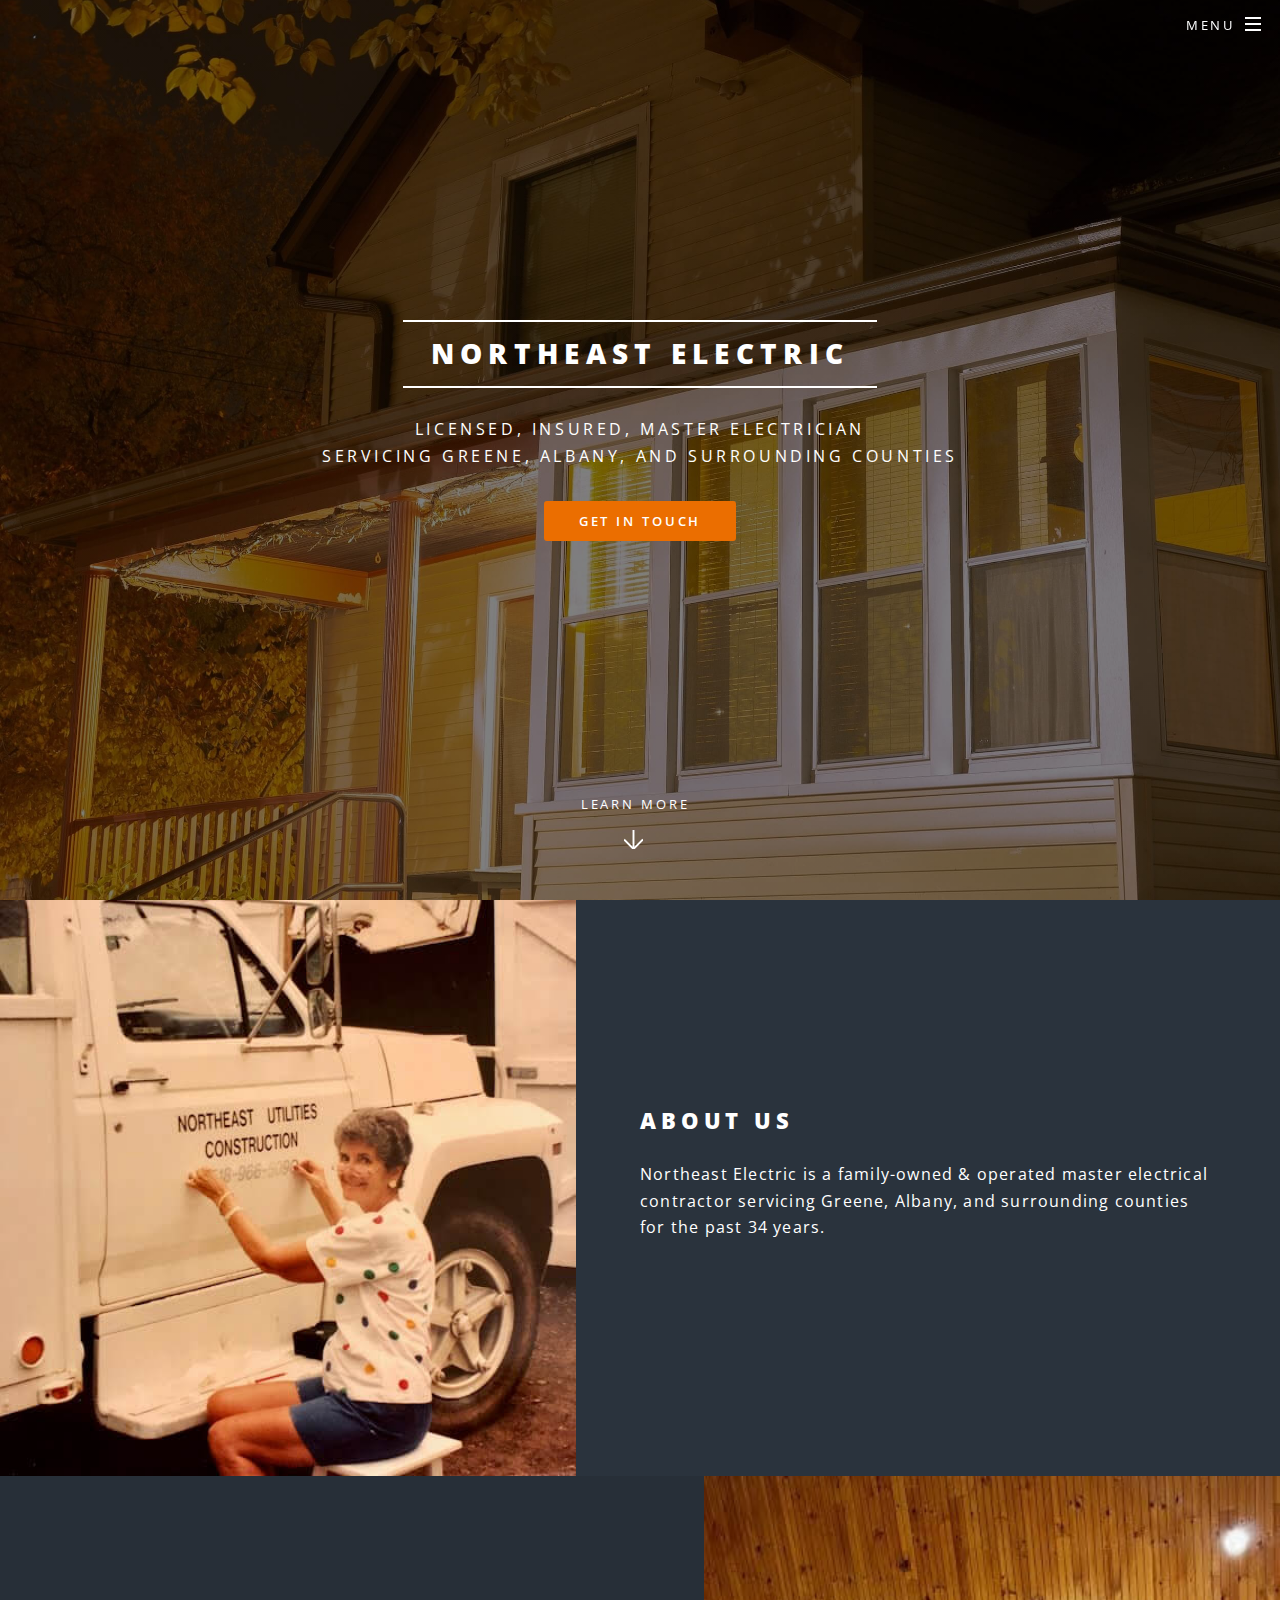
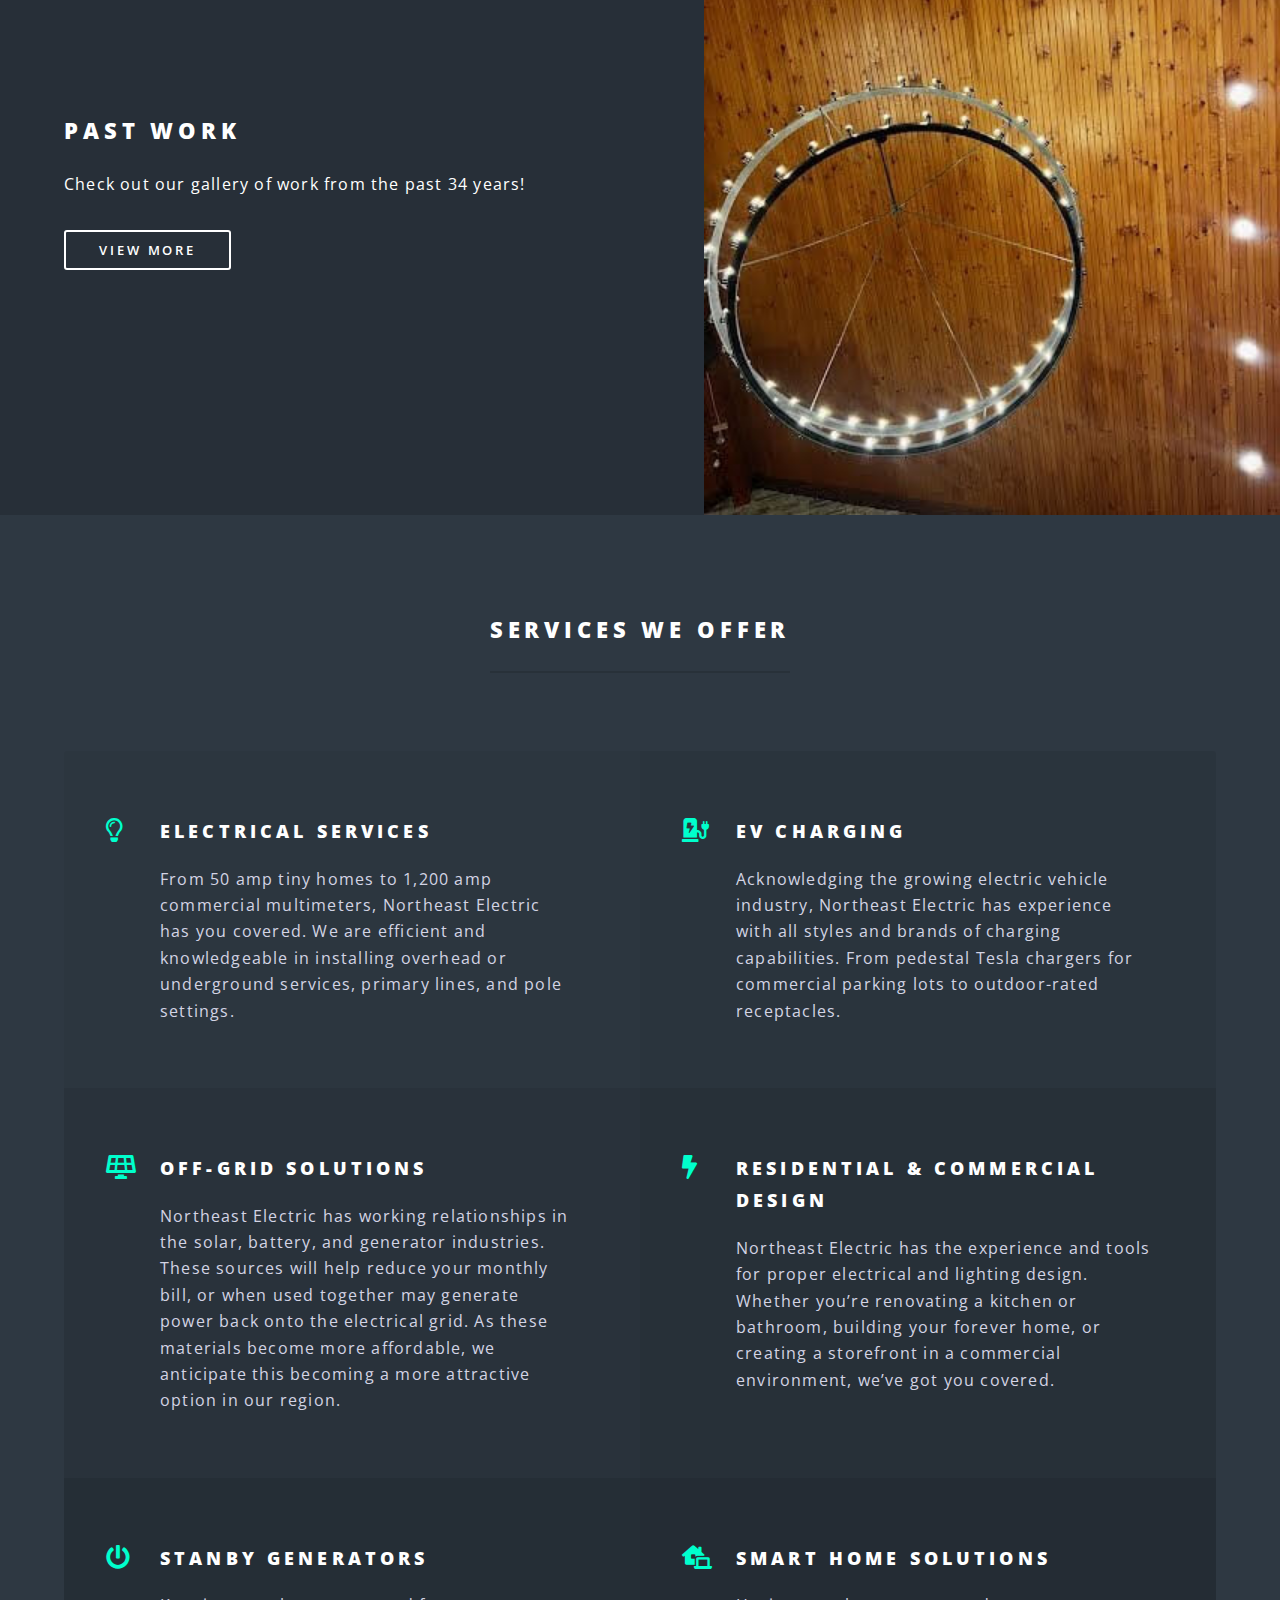
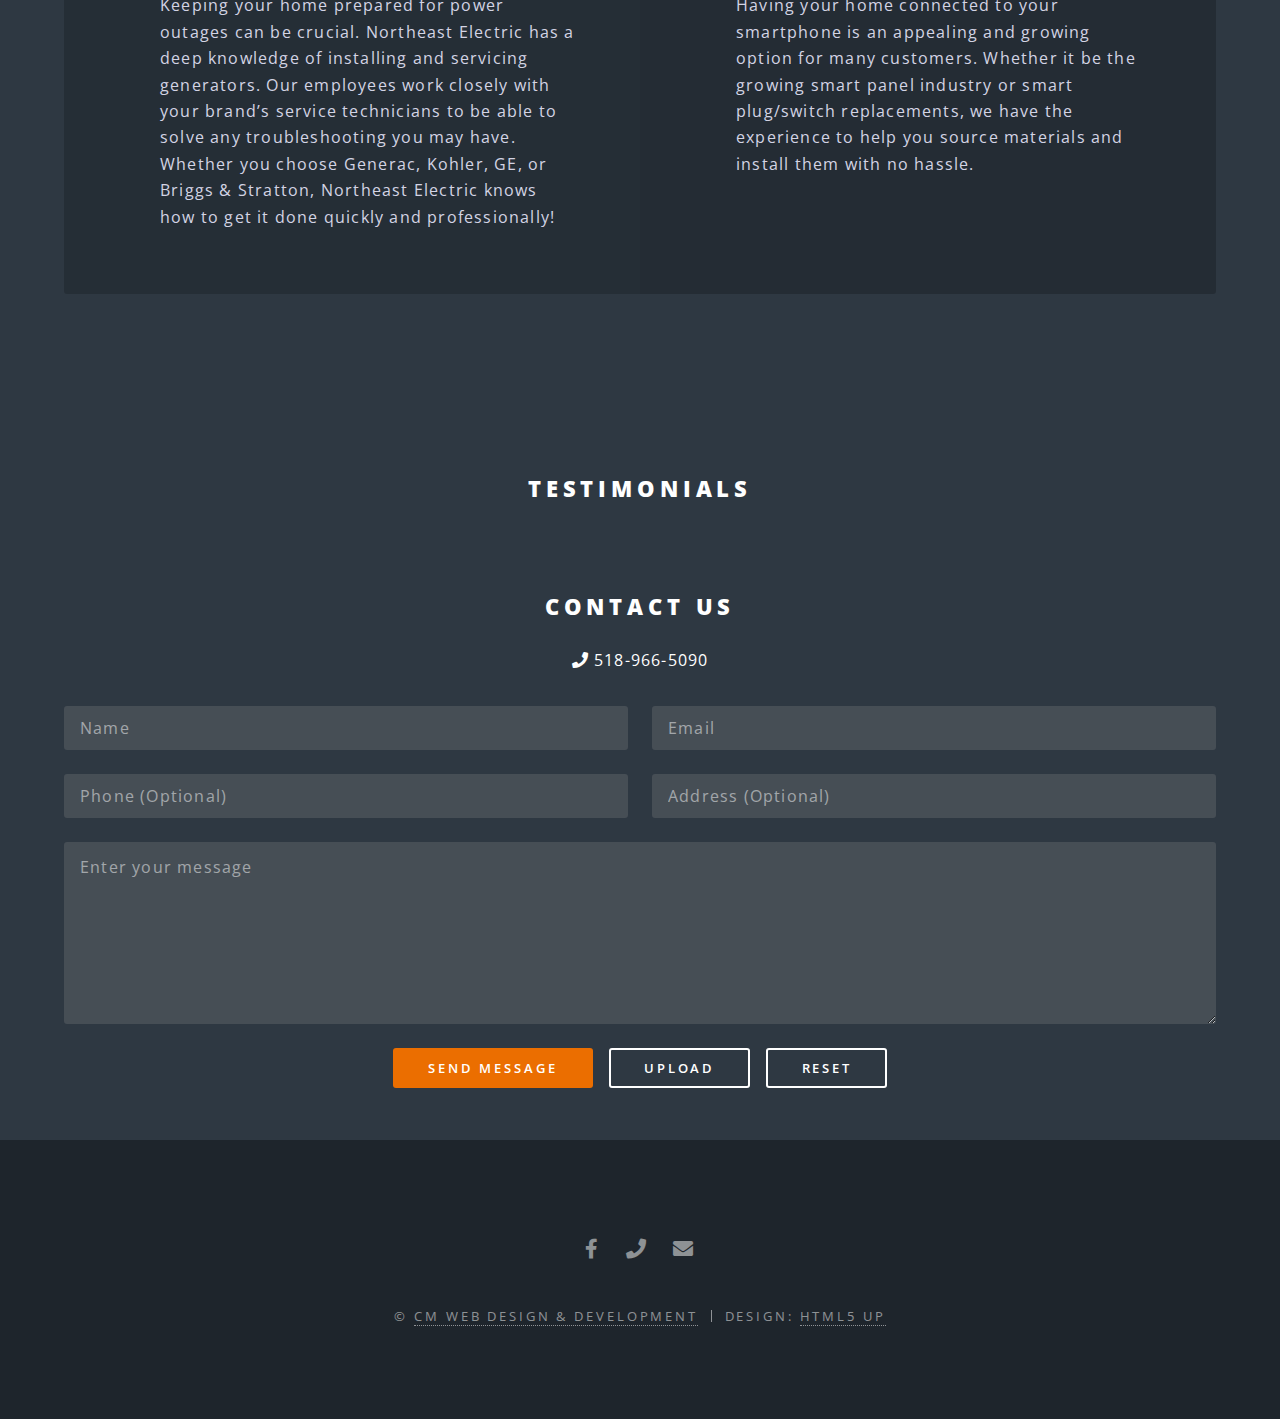
==== commit 5490a3a7: "add bill@ to cc list" ====
--- a/index.html
+++ b/index.html
@@ -21,7 +21,7 @@
 									<ul>
 										<li><a href="index.html">Home</a></li>
 										<li><a href="index.html#two">About</a></li>
-										<!-- <li><a href="index.html#three">Services</a></li> -->
+										<li><a href="index.html#three">Services</a></li>
 										<li><a href="past-work.html">Past Work</a></li>
 										<li><a href="#contact">Contact Us</a></li>
 									</ul>
@@ -114,6 +114,7 @@
 						<div class="row gtr-uniform">
 							<input type="hidden" name="_subject" value="New submission!">
 							<input type="hidden" name="_cc" value="will@northeastelectric.co">
+							<input type="hidden" name="_cc" value="bill@northeastelectric.co">
 							<div class="col-6 col-12-xsmall">
 								<input type="text" name="Name" id="name" value="" placeholder="Name" />
 							</div>
--- a/assets/css/main.css
+++ b/assets/css/main.css
@@ -3715,7 +3715,7 @@
 
 			#banner {
 				padding: 7em 3em 5em 3em ;
-				height: auto;
+				height: 100vh;
 				min-height: 0;
 			}
 
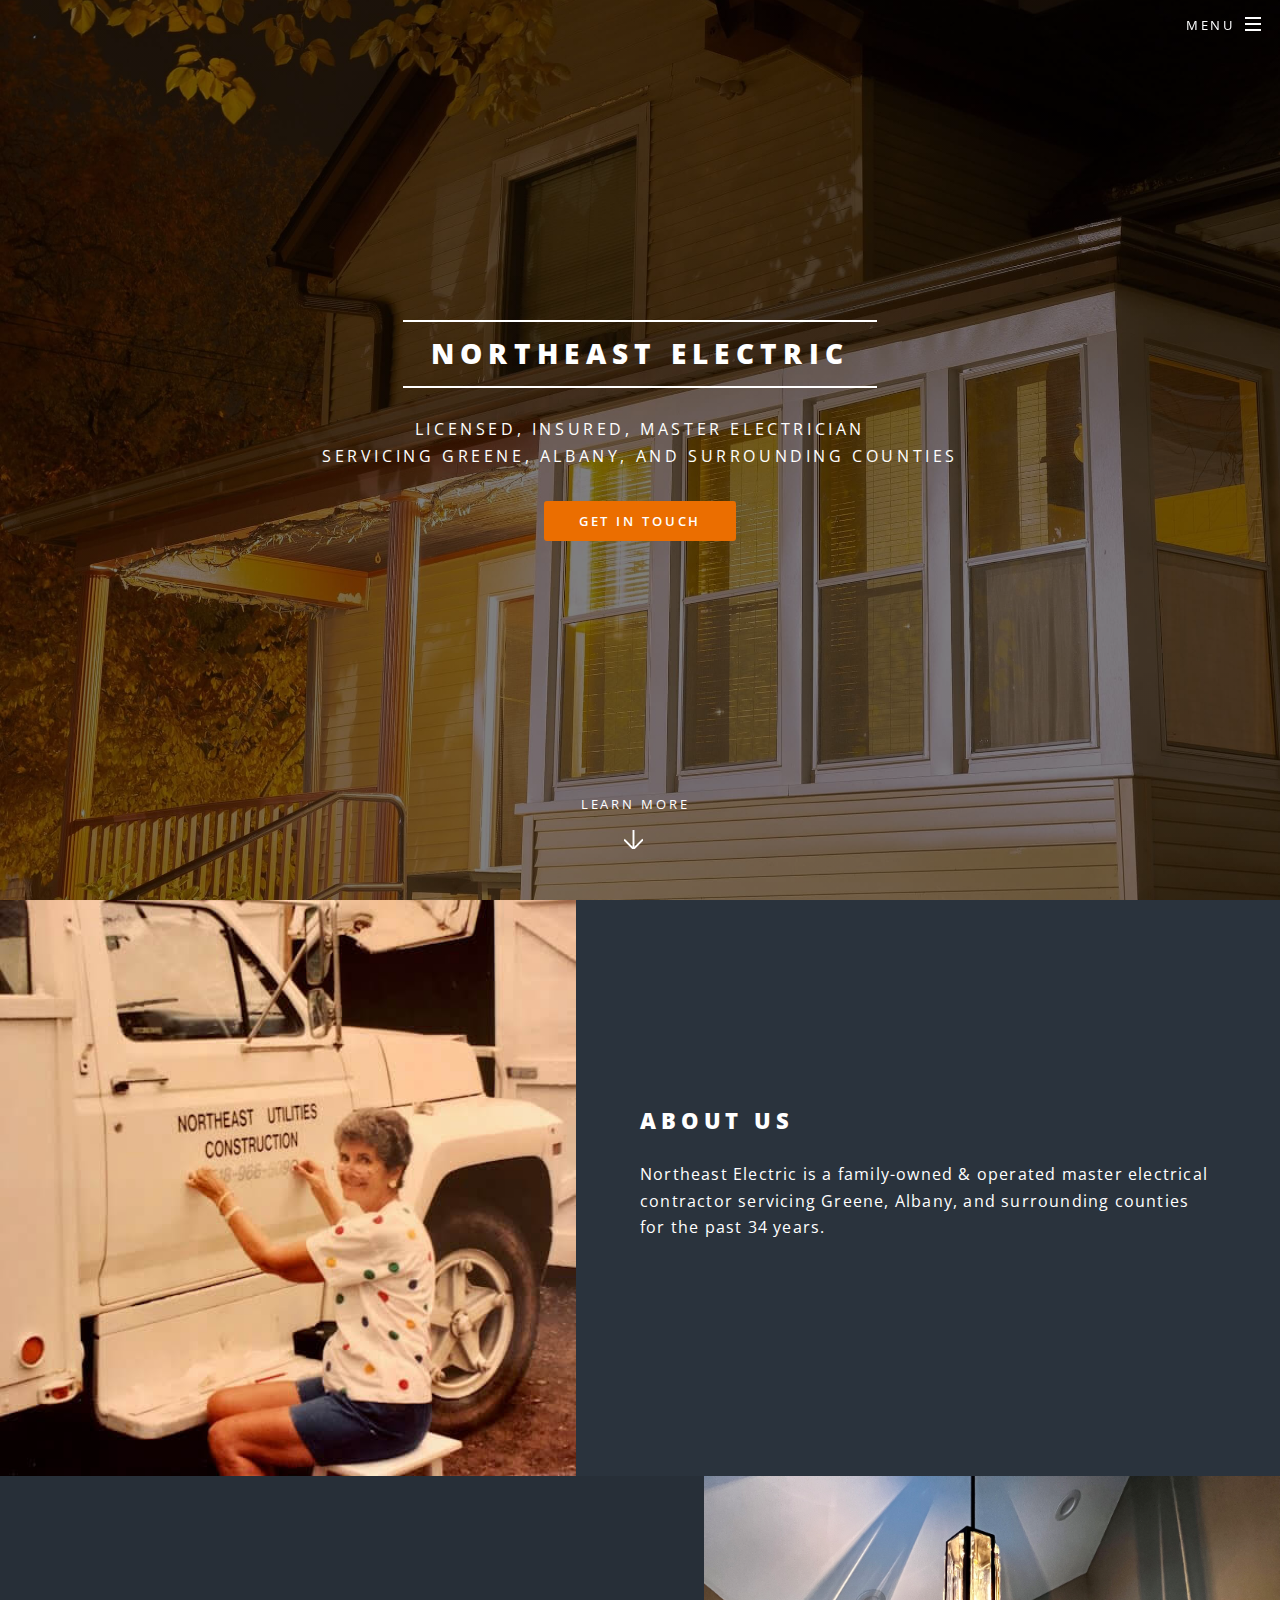
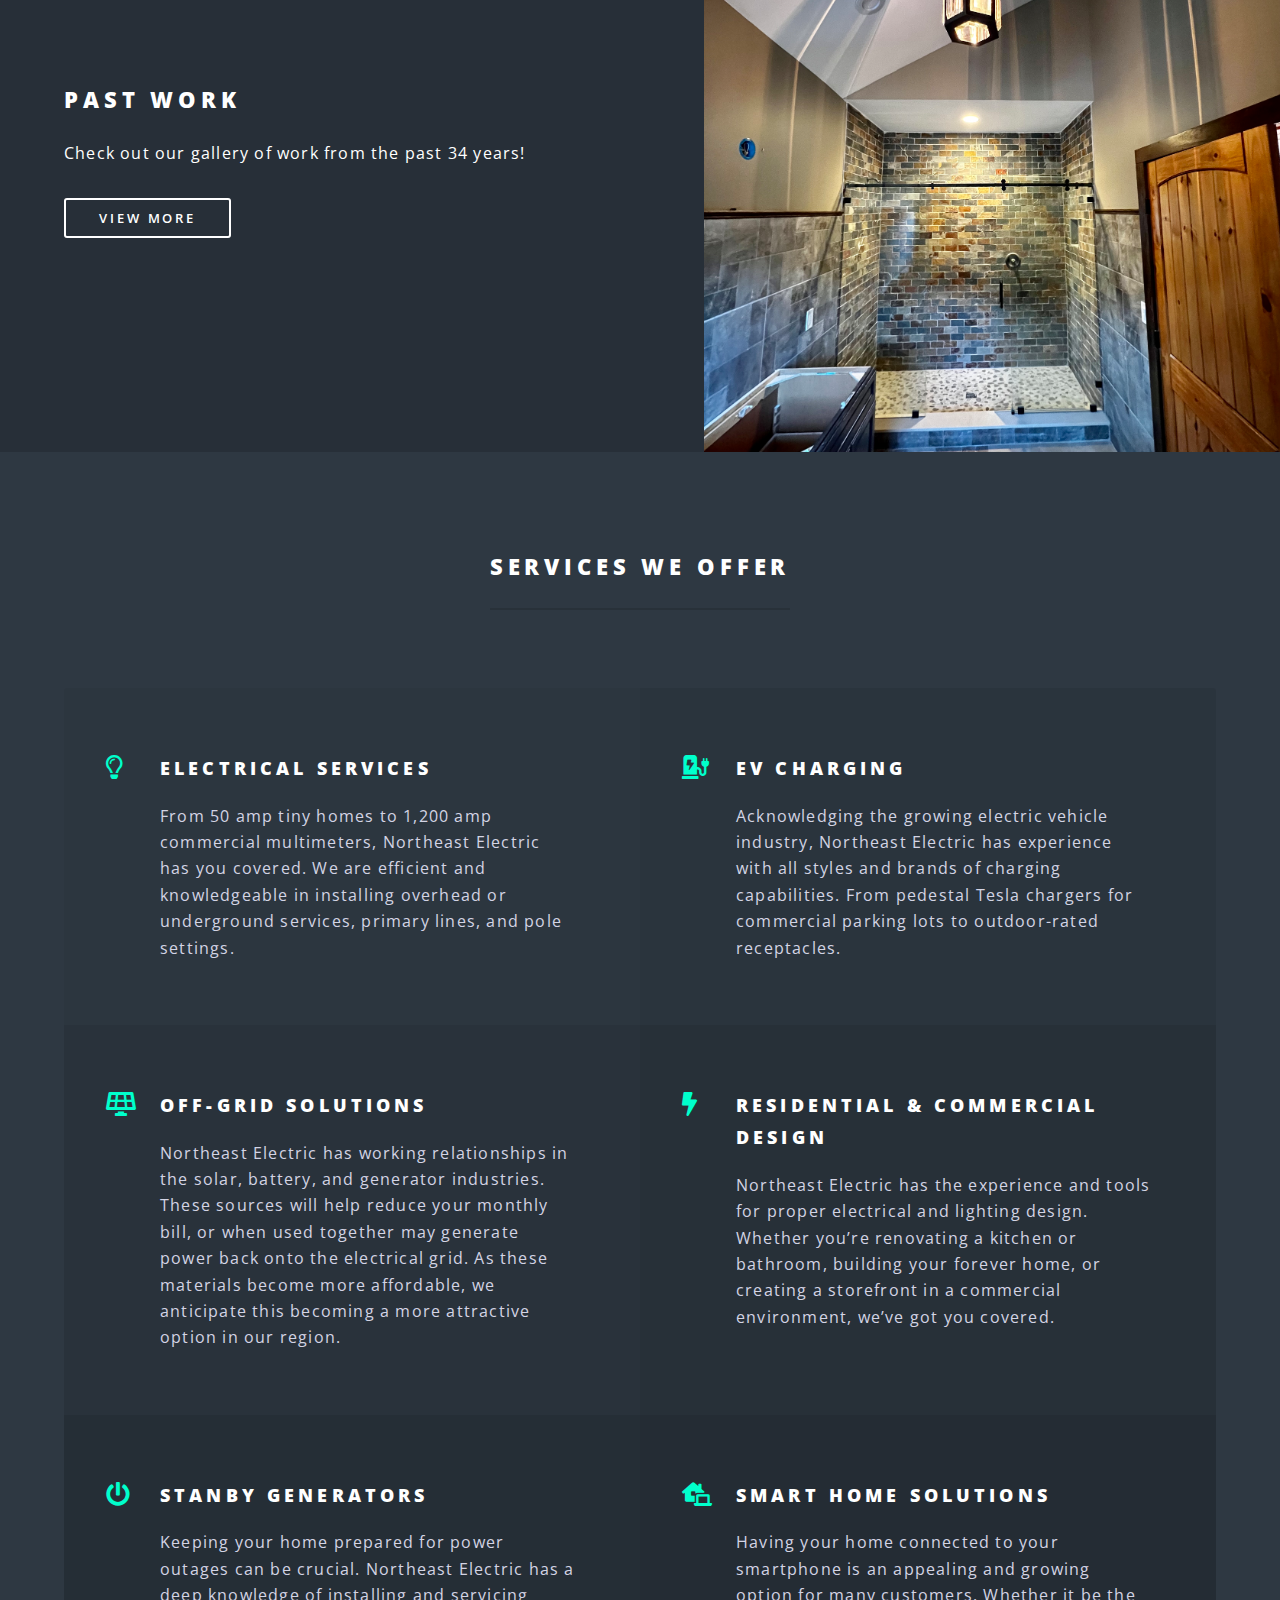
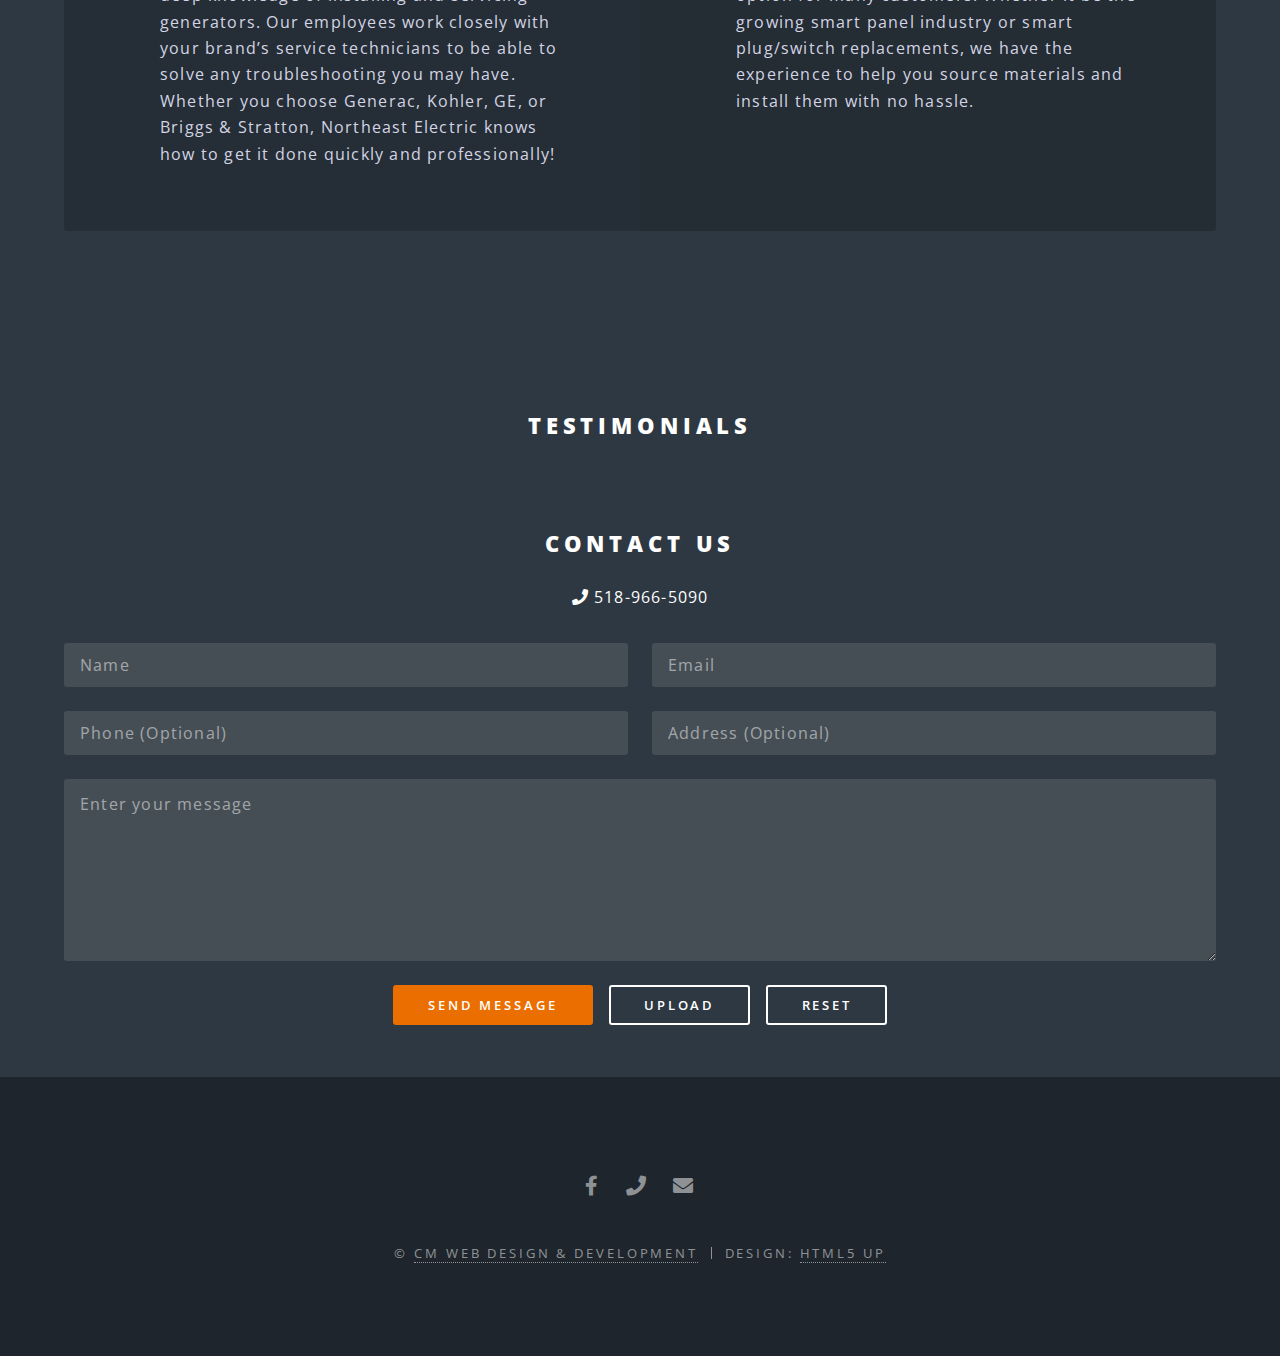
==== commit 69300cac: "replace Past Work spotlight photo" ====
--- a/index.html
+++ b/index.html
@@ -11,150 +11,153 @@
 
 		<div id="page-wrapper">
 
-				<header id="header" class="alt">
-					<h1><a href="index.html">Northeast Electric</a></h1>
-					<nav id="nav">
-						<ul>
-							<li class="special">
-								<a href="#menu" class="menuToggle"><span>Menu</span></a>
-								<div id="menu">
+			<header id="header" class="alt">
+				<h1><a href="index.html">Northeast Electric</a></h1>
+				<nav id="nav">
+					<ul>
+						<li class="special">
+							<a href="#menu" class="menuToggle"><span>Menu</span></a>
+							<div id="menu">
 									<ul>
-										<li><a href="index.html">Home</a></li>
-										<li><a href="index.html#two">About</a></li>
-										<li><a href="index.html#three">Services</a></li>
-										<li><a href="past-work.html">Past Work</a></li>
-										<li><a href="#contact">Contact Us</a></li>
-									</ul>
-								</div>
-							</li>
-						</ul>
-					</nav>
-				</header>
+									<li><a href="index.html">Home</a></li>
+									<li><a href="index.html#two">About</a></li>
+									<li><a href="index.html#three">Services</a></li>
+									<li><a href="past-work.html">Past Work</a></li>
+									<li><a href="#contact">Contact Us</a></li>
+								</ul>
+							</div>
+						</li>
+					</ul>
+				</nav>
+			</header>
 
-				<section id="banner">
-					<div class="inner">
-						<h2>Northeast Electric</h2>
-						<p>Licensed, Insured, Master Electrician<br /> 
-						servicing Greene, Albany, and surrounding counties</p>
-						<ul class="actions special">
-							<li><a href="#contact" class="button primary scrolly">Get in Touch</a></li>
-						</ul>
-					</div>
-					<a href="#two" class="more scrolly">Learn More</a>
-				</section>
+			<section id="banner">
+				<div class="inner">
+					<h2>Northeast Electric</h2>
+					<p>Licensed, Insured, Master Electrician<br /> 
+					servicing Greene, Albany, and surrounding counties</p>
+					<ul class="actions special">
+						<li><a href="#contact" class="button primary scrolly">Get in Touch</a></li>
+					</ul>
+				</div>
+				<a href="#two" class="more scrolly">Learn More</a>
+			</section>
 
-				<section id="two" class="wrapper alt style2">
-					<section class="spotlight">
-						<div class="image"><img src="images/nee-throwback.jpg" alt="Mrs. Pavilcin puts new lettering onto a company truck circa mid-90s" /></div><div class="content">
-							<h2>About Us</h2>
-							<p>Northeast Electric is a family-owned & operated master electrical contractor servicing Greene, Albany, and surrounding counties for the past 34 years.</p>
-							<ul class="actions">
-								<!-- <li><a href="#" class="button">Learn more</a></li> -->
-							</ul>
-						</div>
-					</section>
-					<section class="spotlight">
-						<div class="image"><img src="images/nee-pw1.jpg" alt="Worm's Eye view of a newly installed chandilier" /></div><div class="content">
-							<h2>Past Work</h2>
-							<p>Check out our gallery of work from the past 34 years!</p>
-								<ul class="actions">
-									<li><a href="past-work.html" class="button">View More</a></li>
-								</ul>
-						</div>
-					</section>
-				</section>
-
-			<section id="three" class="wrapper style3 special">
-					<div class="inner">
-						<header class="major">
-							<h2>Services we offer</h2>
-							<!-- <p>We offer a wide range of services from residential & commercial electrical design to car chargers <br />
-								and off-grid solutions. <a href="#contact">Get in touch</a> with us today to find out how we can help you!</p> -->
-						</header>
-						<ul class="features">
-							<li class="icon fa-lightbulb">
-								<h3>Electrical Services</h3>
-								<p>From 50 amp tiny homes to 1,200 amp commercial multimeters, Northeast Electric has you covered. We are efficient and knowledgeable in installing overhead or underground services, primary lines, and pole settings.</p>
-							</li>
-							<li class="icon solid fa-charging-station">
-								<h3>EV Charging</h3>
-								<p>Acknowledging the growing electric vehicle industry, Northeast Electric has experience with all styles and brands of charging capabilities. From pedestal Tesla chargers for commercial parking lots to outdoor-rated receptacles.</p>
-							</li>
-							<li class="icon solid fa-solar-panel">
-								<h3>Off-Grid Solutions</h3>
-								<p>Northeast Electric has working relationships in the solar, battery, and generator industries. These sources will help reduce your monthly bill, or when used together may generate power back onto the electrical grid. As these materials become more affordable, we anticipate this becoming a more attractive option in our region.</p>
-							</li>
-							<li class="icon solid fa-bolt">
-								<h3>Residential & Commercial Design</h3>
-								<p>Northeast Electric has the experience and tools for proper electrical and lighting design. Whether you’re renovating a kitchen or bathroom, building your forever home, or creating a storefront in a commercial environment, we’ve got you covered.</p>
-							</li>
-							<li class="icon solid fa-power-off">
-								<h3>Stanby Generators</h3>
-								<p>Keeping your home prepared for power outages can be crucial. Northeast Electric has a deep knowledge of installing and servicing generators. Our employees work closely with your brand’s service technicians to be able to solve any troubleshooting you may have. Whether you choose Generac, Kohler, GE, or Briggs & Stratton, Northeast Electric knows how to get it done quickly and professionally!</p>
-							</li>								
-							<li class="icon solid fa-laptop-house">
-								<h3>Smart Home Solutions</h3>
-								<p>Having your home connected to your smartphone is an appealing and growing option for many customers. Whether it be the growing smart panel industry or smart plug/switch replacements, we have the experience to help you source materials and install them with no hassle.</p>
-							</li>
+			<section id="two" class="wrapper alt style2">
+				<section class="spotlight">
+					<div class="image"><img src="images/nee-throwback.jpg" alt="Mrs. Pavilcin puts new lettering onto a company truck circa mid-90s" /></div><div class="content">
+						<h2>About Us</h2>
+						<p>Northeast Electric is a family-owned & operated master electrical contractor servicing Greene, Albany, and surrounding counties for the past 34 years.</p>
+						<ul class="actions">
+							<!-- <li><a href="#" class="button">Learn more</a></li> -->
 						</ul>
 					</div>
 				</section>
+				<section class="spotlight">
+					<div class="image"><img src="images/nee-update-v2-02.jpg" alt="Upgraded bathroom with modern, energy-efficient lighting and electrical features" /></div><div class="content">
+						<h2>Past Work</h2>
+						<p>Check out our gallery of work from the past 34 years!</p>
+						<ul class="actions">
+							<li><a href="past-work.html" class="button">View More</a></li>
+						</ul>
+					</div>
+				</section>
+			</section>
 
-				<div id="testimonials">
-					<h2>Testimonials</h2>
-					<div class='sk-ww-google-reviews' data-embed-id='103696'></div>		
+			<section id="three" class="wrapper style3 special">
+				<div class="inner">
+					<header class="major">
+						<h2>Services we offer</h2>
+					</header>
+					<ul class="features">
+						<li class="icon fa-lightbulb">
+							<h3>Electrical Services</h3>
+							<p>From 50 amp tiny homes to 1,200 amp commercial multimeters, Northeast Electric has you covered. We are efficient and knowledgeable in installing overhead or underground services, primary lines, and pole settings.</p>
+						</li>
+						<li class="icon solid fa-charging-station">
+							<h3>EV Charging</h3>
+							<p>Acknowledging the growing electric vehicle industry, Northeast Electric has experience with all styles and brands of charging capabilities. From pedestal Tesla chargers for commercial parking lots to outdoor-rated receptacles.</p>
+						</li>
+						<li class="icon solid fa-solar-panel">
+							<h3>Off-Grid Solutions</h3>
+							<p>Northeast Electric has working relationships in the solar, battery, and generator industries. These sources will help reduce your monthly bill, or when used together may generate power back onto the electrical grid. As these materials become more affordable, we anticipate this becoming a more attractive option in our region.</p>
+						</li>
+						<li class="icon solid fa-bolt">
+							<h3>Residential & Commercial Design</h3>
+							<p>Northeast Electric has the experience and tools for proper electrical and lighting design. Whether you’re renovating a kitchen or bathroom, building your forever home, or creating a storefront in a commercial environment, we’ve got you covered.</p>
+						</li>
+						<li class="icon solid fa-power-off">
+							<h3>Stanby Generators</h3>
+							<p>Keeping your home prepared for power outages can be crucial. Northeast Electric has a deep knowledge of installing and servicing generators. Our employees work closely with your brand’s service technicians to be able to solve any troubleshooting you may have. Whether you choose Generac, Kohler, GE, or Briggs & Stratton, Northeast Electric knows how to get it done quickly and professionally!</p>
+						</li>								
+						<li class="icon solid fa-laptop-house">
+							<h3>Smart Home Solutions</h3>
+							<p>Having your home connected to your smartphone is an appealing and growing option for many customers. Whether it be the growing smart panel industry or smart plug/switch replacements, we have the experience to help you source materials and install them with no hassle.</p>
+						</li>
+					</ul>
 				</div>
+			</section>
 
-				<section id="contact">
-					<h2>Contact Us</h2>
-					<p>
-						<a href="tel:5189665090" class="icon solid fa-phone"> 518-966-5090</a>
-					</p>
-					<form method="post" action="https://formsubmit.co/general@northeastelectric.co" enctype="multipart/form-data">
-						<div class="row gtr-uniform">
-							<input type="hidden" name="_subject" value="New submission!">
-							<input type="hidden" name="_cc" value="will@northeastelectric.co">
-							<input type="hidden" name="_cc" value="bill@northeastelectric.co">
-							<div class="col-6 col-12-xsmall">
-								<input type="text" name="Name" id="name" value="" placeholder="Name" />
-							</div>
-							<div class="col-6 col-12-xsmall">
-								<input type="email" name="Email" id="email" value="" placeholder="Email" />
-							</div>
-							<div class="col-6 col-12-xsmall">
-								<input type="tel" name="Phone" id="phone" value="" placeholder="Phone (Optional)" />
-							</div>
-							<div class="col-6 col-12-xsmall">
-								<input type="text" name="Address" id="address" value="" placeholder="Address (Optional)" />
-							</div>
-							<div class="col-12">
-								<textarea name="Message" id="message" placeholder="Enter your message" rows="6"></textarea>
-							</div>
-							<div class="col-12">
-								<ul class="actions">
-									<li><input type="submit" value="Send Message" class="primary" /></li>
-									<li>
-										<label for="file" class="file">
-										<input type="file" name="attachment" id="file" accept="image/png, image/jpeg" value="Attach File" class="inputfile">
-									Upload</label>
-									</li>
-									<li><input type="reset" value="Reset" /></li>
-								</ul>
-							</div>
+			<div id="testimonials">
+				<h2>Testimonials</h2>
+				<div class='sk-ww-google-reviews' data-embed-id='103696'></div>		
+			</div>
+
+			<section id="contact">
+				<h2>Contact Us</h2>
+				<p>
+					<a href="tel:5189665090" class="icon solid fa-phone"> 518-966-5090</a>
+				</p>
+				<form method="post" action="https://formsubmit.co/general@northeastelectric.co" enctype="multipart/form-data">
+					<div class="row gtr-uniform">
+						<input type="hidden" name="_subject" value="New submission!">
+						<input type="hidden" name="_cc" value="will@northeastelectric.co">
+						<input type="hidden" name="_cc" value="bill@northeastelectric.co">
+						<input type="text" name="_honey" style="display:none">
+						<div class="col-6 col-12-xsmall">
+							<input type="text" name="Name" id="name" value="" placeholder="Name" />
 						</div>
-					</form>
-				</section>
+						<div class="col-6 col-12-xsmall">
+							<input type="email" name="Email" id="email" value="" placeholder="Email" />
+						</div>
+						<div class="col-6 col-12-xsmall">
+							<input type="tel" name="Phone" id="phone" value="" placeholder="Phone (Optional)" />
+						</div>
+						<div class="col-6 col-12-xsmall">
+							<input type="text" name="Address" id="address" value="" placeholder="Address (Optional)" />
+						</div>
+						<div class="col-12">
+							<textarea name="Message" id="message" placeholder="Enter your message" rows="6"></textarea>
+						</div>
+						<div class="col-12">
+							<ul class="actions">
+								<li>
+									<input type="submit" value="Send Message" class="primary" />
+								</li>
+								<li>
+									<label for="file" class="file">
+										<input type="file" name="attachment" id="file" accept="image/png, image/jpeg" value="Attach File" class="inputfile">Upload
+									</label>
+								</li>
+								<li>
+									<input type="reset" value="Reset" />
+								</li>
+							</ul>
+						</div>
+					</div>
+				</form>
+			</section>
 
-				<footer id="footer">
-					<ul class="icons">
-						<li><a href="https://www.facebook.com/NEEpavlicin" class="icon brands fa-facebook-f"><span class="label">Facebook</span></a></li>
-						<li><a href="tel:5189665090" class="icon solid fa-phone"><span class="label">Phone</span></a></li>
-						<li><a href="mailto:general@northeastelectric.co" class="icon solid fa-envelope"><span class="label">Email</span></a></li>
-					</ul>
-					<ul class="copyright">
-						<li>&copy; <a href="https://colemodelo.com">CM Web Design & Development</a></li><li>Design: <a href="http://html5up.net">HTML5 UP</a></li>
-					</ul>
-				</footer>
+			<footer id="footer">
+				<ul class="icons">
+					<li><a href="https://www.facebook.com/NEEpavlicin" class="icon brands fa-facebook-f"><span class="label">Facebook</span></a></li>
+					<li><a href="tel:5189665090" class="icon solid fa-phone"><span class="label">Phone</span></a></li>
+					<li><a href="mailto:general@northeastelectric.co" class="icon solid fa-envelope"><span class="label">Email</span></a></li>
+				</ul>
+				<ul class="copyright">
+					<li>&copy; <a href="https://colemodelo.com">CM Web Design & Development</a></li><li>Design: <a href="http://html5up.net">HTML5 UP</a></li>
+				</ul>
+			</footer>
 
 			</div>
 		<script src='https://widgets.sociablekit.com/google-reviews/widget.js' async defer></script>
